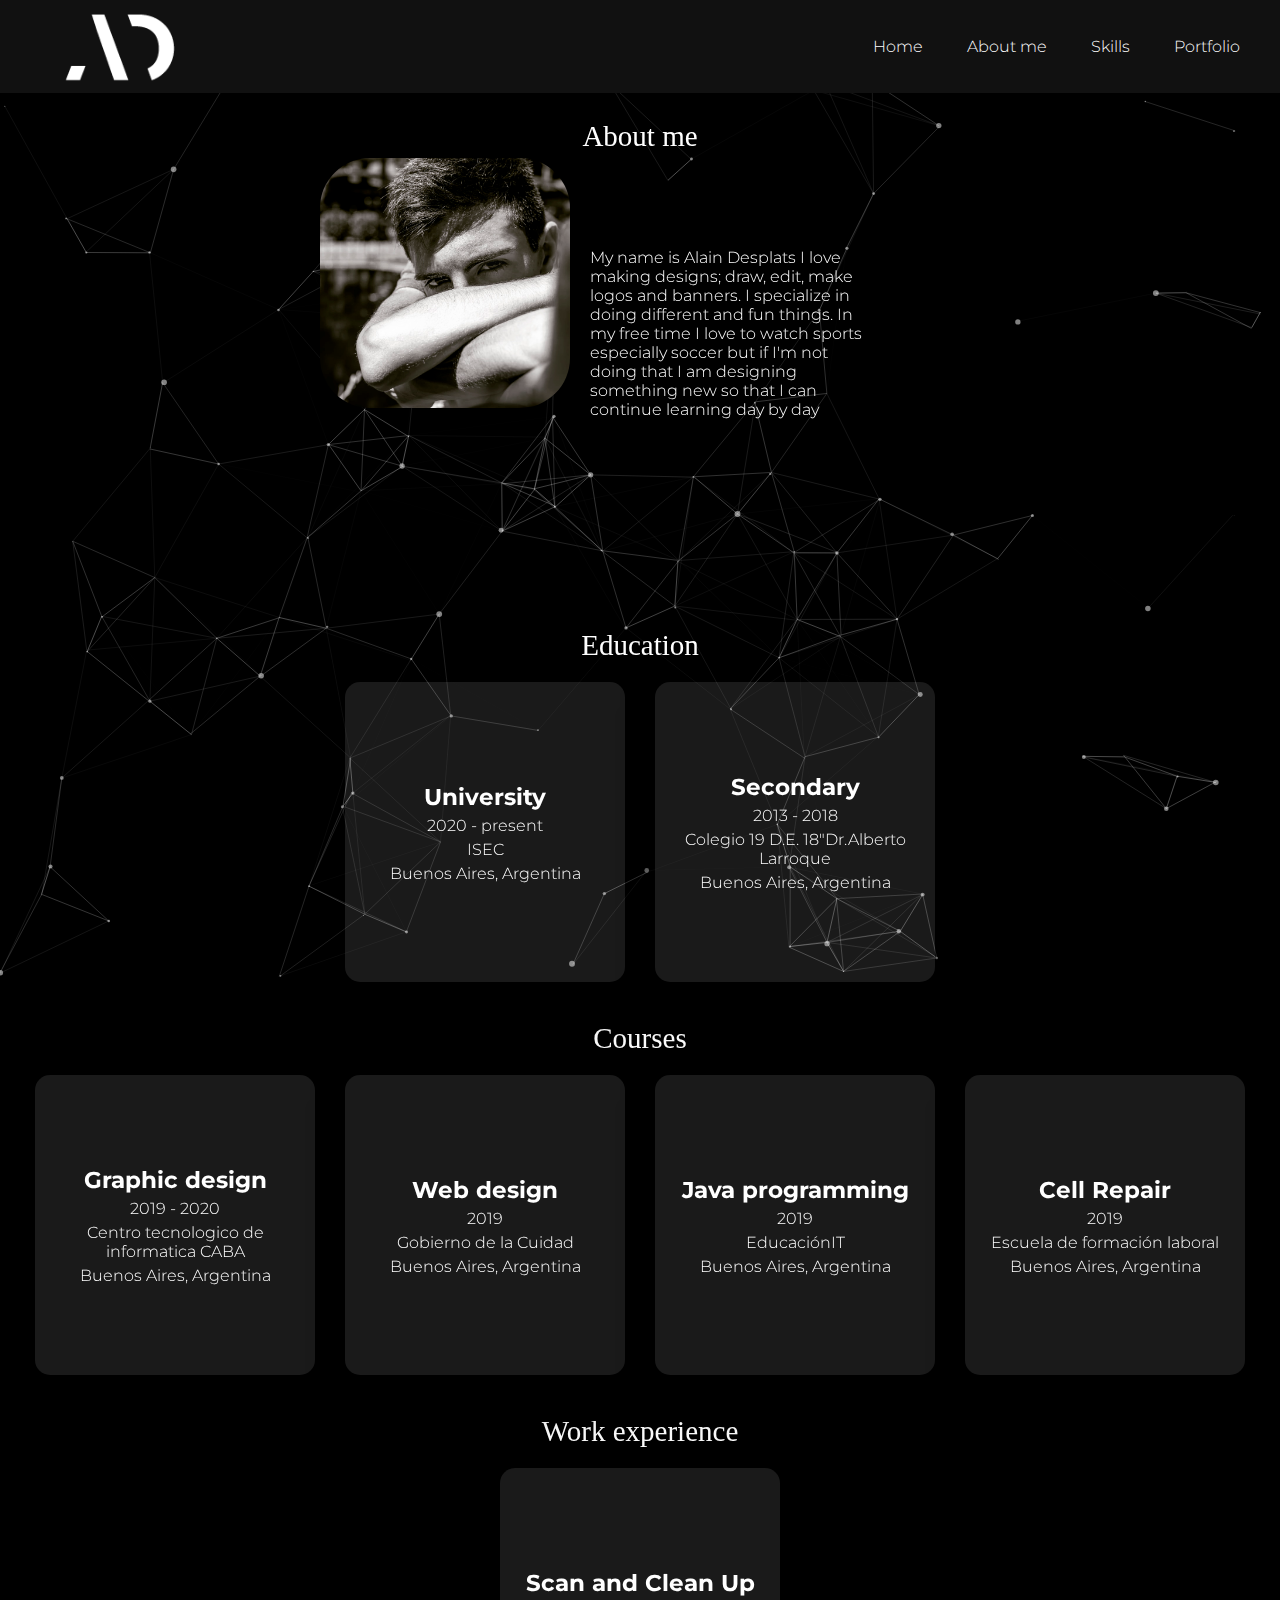
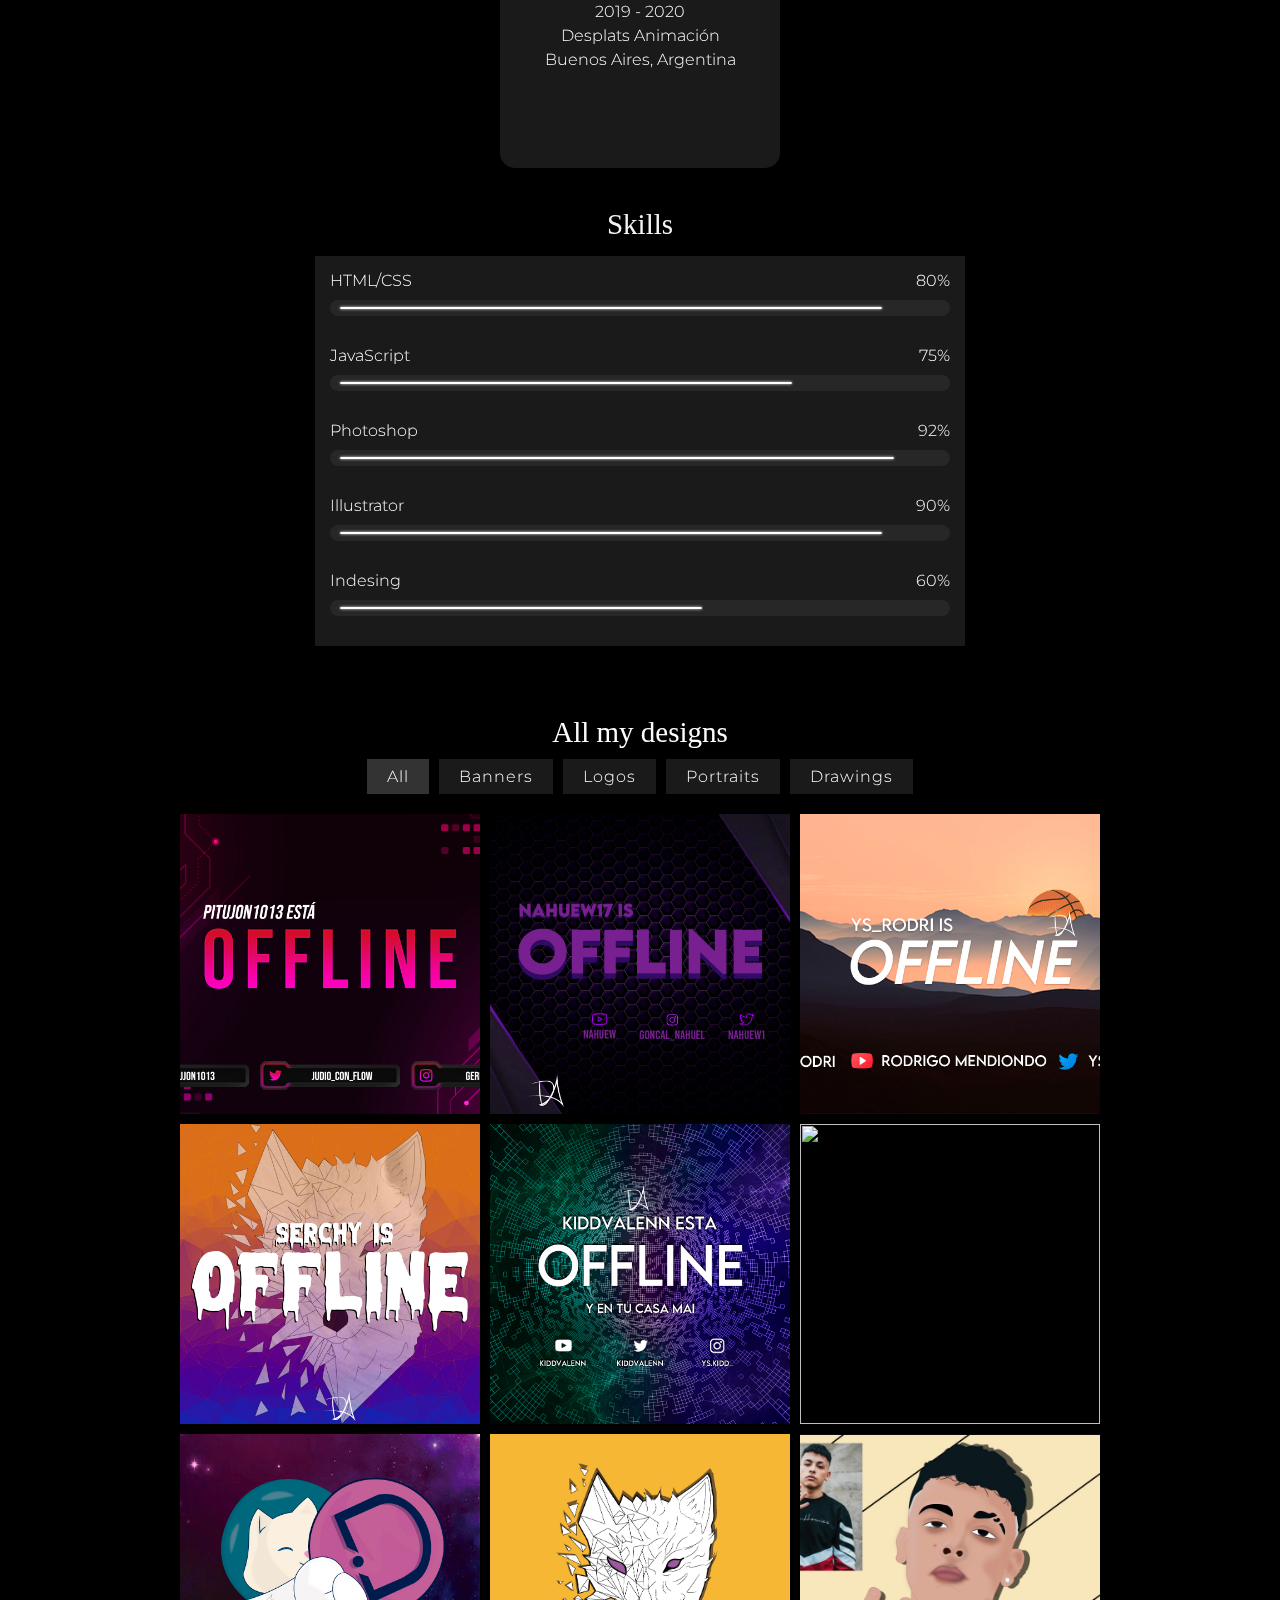
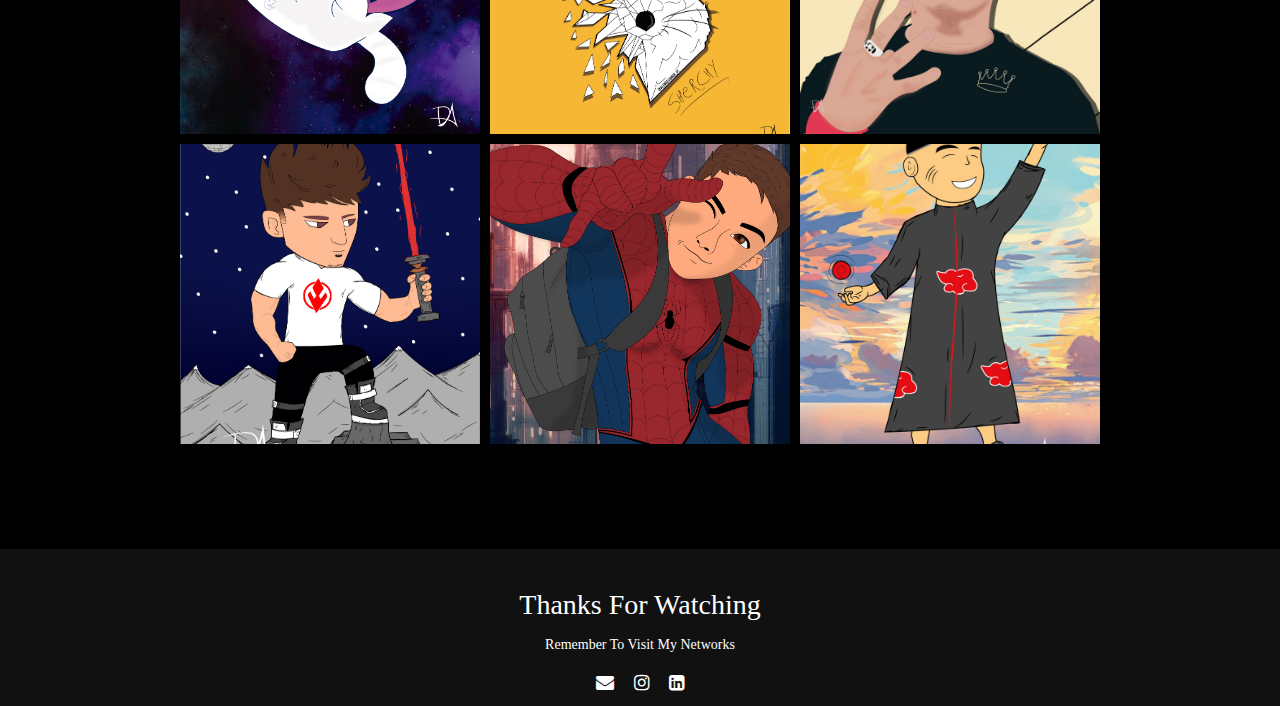
==== contenido.html @ 9f882c57 "Add files via upload" ====
<!DOCTYPE html>
<html lang="en">

<head>
    <meta charset="UTF-8">
    <title>! Welcome to my website !</title>
    <link rel="stylesheet" href="estilos.css">
    <link rel="stylesheet" href="https://stackpath.bootstrapcdn.com/font-awesome/4.7.0/css/font-awesome.min.css">

</head>

<body> 
    <div id="particles-js"></div>
    <header>
        <nav class="navbar">
            <div class="all">
                <img class="logo" src="img/logo.png" alt="logo">
                <ul class="menu">
                    <li><a href="index.html" class="menu-btn">Home</a></li>
                    <li><a href="#about" class="menu-btn">About me</a></li>
                    <li><a href="#skills" class="menu-btn">Skills</a></li>
                    <li><a href="#portfolio" class="menu-btn">Portfolio</a></li>
                </ul>
            </div>
        </nav>

    </header>
    <main>
       
       <a class="ir-arriba"  javascript:void(0) title="Volver arriba">
  <span class="fa-stack">
    <i class="fa fa-circle fa-stack-2x"></i>
    <i class="fa fa-arrow-up fa-stack-1x fa-inverse"></i>
  </span>
</a>
    
        <section class="about" id="about">
            <div class="noticia">
                <h1 class="categoria"> About me </h1>
                <img class="izquierda" src="img/e.jpg" alt="">
                <p> My name is Alain Desplats I love making designs; draw, edit, make logos and banners. I specialize in doing different and fun things.
                In my free time I love to watch sports especially soccer but if I'm not doing that I am designing something new so that I can continue learning day by day </p>
            </div>
        </section>


        <section class="education">
            <h1 class="categoria"> Education </h1>
            <div class=educacion>
                <div class="cuadrado">
                    <div class="contenido">
                        <h3>University</h3>
                        <p>2020 - present</p>
                        <p>ISEC</p>
                        <p>Buenos Aires, Argentina</p>
                    </div>
                </div>
                <div class="cuadrado">
                    <div class="contenido">
                        <h3>Secondary</h3>
                        <p>2013 - 2018</p>
                        <p>Colegio 19 D.E. 18"Dr.Alberto Larroque</p>
                        <p>Buenos Aires, Argentina</p>
                    </div>
                </div>
            </div>

            <h2 class="categoria">Courses</h2>
            <div class=educacion>
                <div class="cuadrado">
                    <div class="contenido">
                        <h3>Graphic design </h3>
                        <p>2019 - 2020 </p>
                        <p>Centro tecnologico de informatica CABA</p>
                        <p>Buenos Aires, Argentina</p>
                    </div>
                </div>
                <div class="cuadrado">
                    <div class="contenido">
                        <h3>Web design </h3>
                        <p>2019</p>
                        <p> Gobierno de la Cuidad </p>
                        <p>Buenos Aires, Argentina</p>
                    </div>
                </div>
                <div class="cuadrado">
                    <div class="contenido">
                        <h3>Java programming</h3>
                        <p>2019</p>
                        <p>EducaciónIT</p>
                        <p>Buenos Aires, Argentina</p>
                    </div>
                </div>
                <div class="cuadrado">
                    <div class="contenido">
                        <h3>Cell Repair</h3>
                        <p>2019</p>
                        <p>Escuela de formación laboral</p>
                        <p>Buenos Aires, Argentina</p>
                    </div>
                </div>
            </div>
            <h2 class="categoria">Work experience</h2>
            <div class=educacion>
                <div class="cuadrado">
                    <div class="contenido">
                        <h3>Scan and Clean Up</h3>
                        <p>2019 - 2020 </p>
                        <p>Desplats Animación</p>
                        <p>Buenos Aires, Argentina</p>
                    </div>
                </div>
            </div>
        </section>


        <section class="programs" id="skills">
            <h1 class="categoria">Skills</h1>

            <div class="barras">
                <div class="barras-contenedor">
                    <div class="skills">
                        <div class="detalles">
                            <span>HTML/CSS</span>
                            <span>80%</span>
                        </div>
                        <div class="bar">
                            <div class="html-bar">
                            </div>
                        </div>
                    </div>
                    <div class="skills">
                        <div class="detalles">
                            <span>JavaScript</span>
                            <span>75%</span>
                        </div>
                        <div class="bar">
                            <div class="java-bar">
                            </div>
                        </div>
                    </div>
                    <div class="skills">
                        <div class="detalles">
                            <span>Photoshop</span>
                            <span>92%</span>
                        </div>
                        <div class="bar">
                            <div class="photo-bar">
                            </div>
                        </div>
                    </div>
                    <div class="skills">
                        <div class="detalles">
                            <span>Illustrator</span>
                            <span>90%</span>
                        </div>
                        <div class="bar">
                            <div class="illus-bar">
                            </div>
                        </div>
                    </div>
                    <div class="skills">
                        <div class="detalles">
                            <span>Indesing</span>
                            <span>60%</span>
                        </div>
                        <div class="bar">
                            <div class="inde-bar">
                            </div>
                        </div>
                    </div>
                </div>
            </div>
        </section>

        <section class="portfolio" id="portfolio">
            <h1 class="categoria">All my designs</h1>
            <ul>
                <li class="list active" data-filter="all">All</li>
                <li class="list" data-filter="banners">Banners</li>
                <li class="list" data-filter="logos">Logos</li>
                <li class="list" data-filter="portraits">Portraits</li>
                <li class="list" data-filter="drawings">Drawings</li>
            </ul>

            <div class="product">
                <div class="itemBox banners"><img src="img/o1.jpg"> </div>
                <div class="itemBox banners"><img src="img/o2.jpg"> </div>
                <div class="itemBox banners"><img src="img/o3.jpg"> </div>
                <div class="itemBox banners"><img src="img/o4.jpg"> </div>
                <div class="itemBox banners"><img src="img/o5.jpg"> </div>
                <div class="itemBox banners"><img src="img/o6.jpg"> </div>
                <div class="itemBox logos"><img src="img/l1.jpg"> </div>
                <div class="itemBox logos"><img src="img/l3.jpg"> </div>
                <div class="itemBox portraits"><img src="img/l2.jpg"> </div>
                <div class="itemBox drawings"><img src="img/l4.jpg"> </div>
                <div class="itemBox drawings"><img src="img/l5.jpg"> </div>
                <div class="itemBox drawings"><img src="img/l6.jpg"> </div>

            </div>
        </section>

   
    </main>
    <footer>
        <div class="footer-contenido">
            <h3>Thanks for watching</h3>
            <p>remember to visit my networks</p>
            <ul class="redes">
                <li><a href="alendesplats@gmail.com"><i class="fa fa-envelope"></i></a></li>
                <li><a href="https://www.instagram.com/alendesigner_01/?hl=es-la"><i class="fa fa-instagram"></i></a></li>
                <li><a href="https://www.linkedin.com/in/alain-desplats-2b4111194/"><i class="fa fa-linkedin-square"></i></a></li>
            </ul>
        </div>
    </footer>
    
    <!-- JS Particles.js -->
    <script src="js/particles.min.js"></script>
    <script src="js/main.js"></script>
    <script src="https://code.jquery.com/jquery-3.6.0.js" integrity="sha256-H+K7U5CnXl1h5ywQfKtSj8PCmoN9aaq30gDh27Xc0jk=" crossorigin="anonymous"></script>
    
    <!-- JavaScript -->
<script type="text/javascript">
        $(document).ready(function() {
            $('.list').click(function() {
                const value = $(this).attr('data-filter');
                if (value == 'all') {
                    $('.itemBox').show('1000');
                } else {
                    $('.itemBox').not('.' + value).hide('1000');
                    $('.itemBox').filter('.' + value).show('1000');
                }
            })
            $('.list').click(function() {
                $(this).addClass('active').siblings().removeClass('active')
            })
        })
    </script>
<script type="text/javascript">
       $(document).ready(function(){ irArriba(); }); //Hacia arriba

function irArriba(){
  $('.ir-arriba').click(function(){ $('body,html').animate({ scrollTop:'0px' },1000); });
  $(window).scroll(function(){
    if($(this).scrollTop() > 0){ $('.ir-arriba').slideDown(600); }else{ $('.ir-arriba').slideUp(600); }
  });
  $('.ir-abajo').click(function(){ $('body,html').animate({ scrollTop:'1000px' },1000); });
} 
    </script>    
</body></html>
---- estilos.css ----
@import url('https://fonts.googleapis.com/css2?family=Bebas+Neue&family=Montserrat:wght@300&display=swap');

* {
    padding: 0;
    margin: 0;
}

body {
    font-family: 'Montserrat', sans-serif;
    background: black;
    color: #fff;
    font-weight: 300;
}

#particles-js {
    height: 100vh;
    width: 100%;
    position: fixed;
    z-index: -1;
}

/* ------------------------- */
/* Head */
/* ------------------------- */

.navbar{
    position: fixed;
    top: 0;
    width: 100%;
    z-index: 999;
    transition: all 0.3s ease;
}


.all2 {
    width: auto;
    padding: 10px;
    display: flex;
    justify-content: space-between;
    align-items: center;
    font-size: 16px;
    opacity: 0;
}

.all {
    width: auto;
    padding: 10px;
    background: #111;
    display: flex;
    justify-content: space-between;
    align-items: center;
    font-size: 16px;
}

.all a {
    text-decoration: none;
    color: #fff;
    font-family: 'Montserrat', sans-serif;
    position: relative;
}

.all li {
    display: inline-block;
    padding: 10px;
    text-align: center;
}

.all a::after {
    content: "";
    position: absolute;
    bottom: -6px;
    left: 0;
    height: 3px;
    width: 0;
    background: #fff;
    z-index: 10;
    transition: width 0.5s;
}

.all a:hover::after {
    width: 100%;
}

.logo {
    width: 120px;
    padding-left: 50px;

}

header nav a {
    color: #fff;
    text-decoration: none;
    margin-right: 20px;

}

/* ------------------------- */
/* Menu 2 */
/* ------------------------- */




/* ------------------------- */
/* Index */
/* ------------------------- */

.nombre {
    text-align: center;
}

.nombre h1 {

    letter-spacing: 1px;
    font-weight: 100;
    font-family: poppins;
    font-size: 65px;
}

.nombre p {
    padding-bottom: 10px;
    font-family: monospace;
    letter-spacing: 1px;
    z-index: 2;
    font-size: 20px;
    color: white;
}

.nombre a {
    font-family: monospace;
    font-size: 14px;
    color: white;
    text-decoration: none;
    text-transform: uppercase;
}

.parpadea {

    animation-name: parpadeo;
    animation-duration: 1s;
    animation-timing-function: linear;
    animation-iteration-count: infinite;

    -webkit-animation-name: parpadeo;
    -webkit-animation-duration: 1s;
    -webkit-animation-timing-function: linear;
    -webkit-animation-iteration-count: infinite;
}

@-moz-keyframes parpadeo {
    0% {
        opacity: 1.0;
    }

    50% {
        opacity: 0.0;
    }

    100% {
        opacity: 1.0;
    }
}

@-webkit-keyframes parpadeo {
    0% {
        opacity: 1.0;
    }

    50% {
        opacity: 0.0;
    }

    100% {
        opacity: 1.0;
    }
}

@keyframes parpadeo {
    0% {
        opacity: 1.0;
    }

    50% {
        opacity: 0.0;
    }

    100% {
        opacity: 1.0;
    }
}

/* Index redes */

.index {
    position: relative;
    overflow: hidden
}

.main-index {
    width: 90%;
    margin: 15% auto;
    display: flex;
    flex-direction: row;
    flex-wrap: wrap;
    justify-content: space-between;
    align-items: center;
}

.social-media {
    width: 21px;
    opacity: .6;
    margin: 8px;
    transition: all .4s ease;

}

.social-media:hover {
    opacity: 1;
    transition: all .4s ease;
}


.social-links {
    justify-content: center;
    flex-direction: column;
    display: flex;
}


.social-media2 {
    width: 32px;
    opacity: .6;
    margin: 8px;
    transition: all .4s ease;
}

.social-media2:hover {
    opacity: 1;
    transition: all .4s ease;
}

/* ------------------------- */
/* About me */
/* ------------------------- */

div.noticia {
    width: 50%;
    margin: 80px auto;
    color: #fff;
    padding: 15px;
}

img.izquierda {
    float: left;
    margin-right: 20px;
    width: 250px;
    height: 250px;
    border-radius: 50px;
}
.noticia p {
    padding: 90px;  
}



/* ------------------------- */
/* Educacion */
/* ------------------------- */

.categoria {
    padding-top: 25px;
    padding-bottom: 5px;
    font-size: 29px;
    color: white;
    text-align: center;
    font-weight: 270;
    font-family: poppins;
}

.categoria-portfolio {
    padding-top: 20px;
    padding-bottom: 20px;
    font-size: 29px;
    color: white;
    text-align: center;
    font-weight: 270;
    font-family: poppins;
}

.categoria2 {
    font-size: 16px;
    color: white;
    text-align: center;
    font-weight: 270;
    font-family: poppins;
}

.educacion {
    position: relative;
    display: flex;
    justify-content: center;
    align-content: center;
    flex-wrap: wrap;
    z-index: 1;
}

.cuadrado {
    position: relative;
    width: 280px;
    height: 300px;
    margin: 15px;
    box-shadow: 20px 20px 50px rgba(0, 0, 0, 0.5);
    border-radius: 15px;
    background: rgba(255, 255, 255, 0.1);
    overflow: hidden;
    display: flex;
    justify-content: center;
    align-items: center;

}

.cuadrado:hover {
    background-color: rgba(255, 255, 255, 0.2);
    transition: all .1s ease;
}

.contenido {
    font-size: 20px;
    padding: 20px;
    text-align: center;
}

.contenido h2 {
    font-size: 29px;
    color: white;
    z-index: 1;
    margin-bottom: 15px;
}

.contenido p {
    font-size: 16px;
    color: white;
    font-weight: 300;
    margin-top: 5px;
}


.barras {
    position: relative;
    display: flex;
    justify-content: center;
    align-content: center;
    flex-wrap: wrap;
    z-index: 1;

}

.barras-contenedor {
    padding-bottom: 40px;
    width: 650px;
    height: 350px;
    margin: 10px;
    margin-bottom: 45px;
    box-shadow: 20px 20px 50px rgba(0, 0, 0, 0.5);
    background: rgba(255, 255, 255, 0.1);

}

.skills:not(:last-chield) {
    margin-bottom: 30px;
}

.skills {
    padding: 15px;
}

.detalles {
    width: 100%;
    display: flex;
    justify-content: space-between;
    margin-bottom: 10px;
}

.bar {
    position: relative;
    background-color: rgba(255, 255, 255, 0.06);
    padding: 7px 10px;
    border-radius: 20px;
}

.bar div {
    position: relative;
    width: 10;
    border-radius: 10px;
    background-color: white;
    border: 1px solid white;
    box-shadow: 0 0 3px white;

}

.html-bar {
    width: 90%;
}

.java-bar {
    width: 75%;
}

.photo-bar {
    width: 92%;
}

.illus-bar {
    width: 90%;
}

.inde-bar {
    width: 60%;
}


/* ------------------------- */
/* Porfolio */
/* ------------------------- */

.portfolio {
    position: flex;
    justify-content: center;
    margin-right: 100px;
    margin-left: 100px;
    margin-bottom: 100px;
}

.portfolio ul {
    justify-content: center;
    display: flex;
    margin-bottom: 10px;
}

.portfolio ul li {
    list-style: none;
    color: #fff;
    background: rgba(255, 255, 255, 0.1);
    padding: 8px 20px;
    margin: 5px;
    letter-spacing: 1px;
    cursor: pointer;
}

.portfolio ul li.active {
    background: rgba(255, 255, 255, 0.2);
    color: #fff;
}

.product {
    justify-content: center;
    display: flex;
    flex-wrap: wrap;
}

.product .itemBox {
    position: relative;
    width: 300px;
    height: 300px;
    margin: 5px;
}

.product .itemBox img {
    position: absolute;
    top: 0;
    left: 0;
    width: 100%;
    height: 100%;
    object-fit: cover;
}

.portfolio ul li:hover {
    background: rgba(255, 255, 255, 0.2);
    color: #fff;
}


/* ------------------------- */
/* Up */
/* ------------------------- */

.ir-arriba{
  display:none;
  background-repeat:no-repeat;
  font-size:20px;
  color:black;
  cursor:pointer;
  position:fixed;
  bottom:10px;
  right:10px;
  z-index:2;
}

/* ------------------------- */
/* Footer */
/* ------------------------- */


footer {

    position: relative;
    background: #111;
    height: auto;
    width: 100%;
    font-family: "Open Sans";
    padding-top: 40px;
    color: #fff;
}

.footer-contenido {
    box-sizing: border-box;
    display: flex;
    align-items: center;
    justify-content: center;
    flex-direction: column;
    text-align: center;
}

.footer-contenido h3 {
    box-sizing: border-box;
    font-size: 28px;
    font-weight: 270;
    font-family: poppins;
    text-transform: capitalize;
}

.footer-contenido p {
    box-sizing: border-box;
    margin: 10px auto;
    line-height: 28px;
    font-size: 14px;
    font-weight: 270;
    font-family: poppins;
    text-transform: capitalize;
}

.redes {
    box-sizing: border-box;
    list-style: none;
    display: flex;
    align-items: center;
    justify-content: center;
    margin: 5px 0 13px 0;
}

.redes li {
    margin: 0 10px;
}

.redes a {
    text-decoration: none;
    color: #fff;
}

.redes a i {
    font-size: 18px;
    transition: color .4s ease;

}

.redes a:hover i {
    color: grey;
}

.footer-bottom {
    background: #000;
    width: 100vw;
    padding: 20px 0;
    text-align: center;
}

.footer-bottom p {
    font-size: 14px;
    word-spacing: 2px;
    text-transform: capitalize;
}

.footer-bottom span {
    text-transform: uppercase;
    opacity: .4;
    font-weight: 200;
}


@media screen and (max-width: 800px) {
    .social-links {
        display: flex;
        flex-direction: row;
        align-content: center;
        text-align: center;
    }

    .social-links2 {
        opacity: 0;
    }

    .nombre {
        flex-direction: row;
        align-content: center;
        text-align: center;
        margin: auto;
    }


    ..porfolio {
        opacity: 0;
    }
}

@media screen and (max-width:780px)and (min-width:1024px) {
    .head-barra {
        width: auto;
        padding: 10px;
        background: #111;
        display: flex;
        justify-content: space-between;
        align-items: center;
        font-size: 10px;
    }

    .head {
        display: inline-block;
        padding: 0px;
        text-align: center;
    }

    .logotipo {
        width: 60px;
        padding-left: 6px;

    }



    .main-index {
        width: 10;
        display: flex;
        flex-direction: row;
        flex-wrap: wrap;
        justify-content: space-between;
        align-items: center;
    }

    .social-media {
        padding-left: 1px;
        width: 12px;
        opacity: .6;
        margin: 4px;
        transition: all .4s ease;

    }


    .social-links {
        justify-content: center;
        flex-direction: column;
        display: flex;
    }


    .social-media2 {
        padding-right: 1px;
        width: 20px;
        opacity: .6;
        margin: 2px;
        transition: all .4s ease;
    }

    .nombre h1 {
        letter-spacing: 1px;
        text-align: center;
        z-index: 2;
        font-weight: 100;
        font-family: poppins;
        font-size: 30px;
    }

    .nombre p {
        font-family: monospace;
        letter-spacing: 1px;
        text-align: center;
        z-index: 2;
        font-size: 12px;
        color: white;
    }

}

@media screen and (max-width:480px)and (min-width:780px) {
    .head-barra {
        width: auto;
        padding: 10px;
        background: #111;
        display: flex;
        justify-content: space-between;
        align-items: center;
        font-size: 10px;
    }

    .head {
        display: inline-block;
        padding: 0px;
        text-align: center;
    }

    .logotipo {
        width: 60px;
        padding-left: 6px;

    }



    .main-index {
        width: 10;
        display: flex;
        flex-direction: row;
        flex-wrap: wrap;
        justify-content: space-between;
        align-items: center;
    }

    .social-media {
        padding-left: 1px;
        width: 12px;
        opacity: .6;
        margin: 4px;
        transition: all .4s ease;

    }


    .social-links {
        justify-content: center;
        flex-direction: column;
        display: flex;
    }


    .social-media2 {
        padding-right: 1px;
        width: 20px;
        opacity: .6;
        margin: 2px;
        transition: all .4s ease;
    }

    .nombre h1 {
        letter-spacing: 1px;
        text-align: center;
        z-index: 2;
        font-weight: 100;
        font-family: poppins;
        font-size: 30px;
    }

    .nombre p {
        font-family: monospace;
        letter-spacing: 1px;
        text-align: center;
        z-index: 2;
        font-size: 12px;
        color: white;
    }

}

@media screen and (max-width:480px) {
    .head-barra {
        width: auto;
        padding: 10px;
        background: #111;
        display: flex;
        justify-content: space-between;
        align-items: center;
        font-size: 10px;
    }

    .head {
        display: inline-block;
        padding: 0px;
        text-align: center;
    }

    .logotipo {
        width: 60px;
        padding-left: 6px;

    }



    .main-index {
        width: 10;
        display: flex;
        flex-direction: row;
        flex-wrap: wrap;
        justify-content: space-between;
        align-items: center;
    }

    .social-media {
        padding-left: 1px;
        width: 12px;
        opacity: .6;
        margin: 4px;
        transition: all .4s ease;

    }


    .social-links {
        justify-content: center;
        flex-direction: column;
        display: flex;
    }


    .social-media2 {
        padding-right: 1px;
        width: 20px;
        opacity: .6;
        margin: 2px;
        transition: all .4s ease;
    }

    .nombre h1 {
        letter-spacing: 1px;
        text-align: center;
        z-index: 2;
        font-weight: 100;
        font-family: poppins;
        font-size: 30px;
    }

    .nombre p {
        font-family: monospace;
        letter-spacing: 1px;
        text-align: center;
        z-index: 2;
        font-size: 12px;
        color: white;
    }

}

@media screen and (max-width:200px) {

    .head-barra {
        width: auto;
        padding: 10px;
        background: #111;
        display: flex;
        justify-content: space-between;
        align-items: center;
        font-size: 10px;
    }

    .head {
        display: inline-block;
        padding: 0px;
        text-align: center;
    }

    .logotipo {
        width: 60px;
        padding-left: 6px;

    }



    .main-index {
        width: 10;
        display: flex;
        flex-direction: row;
        flex-wrap: wrap;
        justify-content: space-between;
        align-items: center;
    }

    .social-media {
        padding-left: 1px;
        width: 12px;
        opacity: .6;
        margin: 4px;
        transition: all .4s ease;

    }


    .social-links {
        justify-content: center;
        flex-direction: column;
        display: flex;
    }


    .social-media2 {
        padding-right: 1px;
        width: 20px;
        opacity: .6;
        margin: 2px;
        transition: all .4s ease;
    }

    .nombre h1 {
        letter-spacing: 1px;
        text-align: center;
        z-index: 2;
        font-weight: 100;
        font-family: poppins;
        font-size: 30px;
    }

    .nombre p {
        font-family: monospace;
        letter-spacing: 1px;
        text-align: center;
        z-index: 2;
        font-size: 12px;
        color: white;
    }






















}













@media (max-width: 947px) {
    .menu-btn {
        display: block;
        z-index: 999;
    }

    .menu-btn i.active:before {
        content: "\f00d";
    }

    .navbar .menu {
        position: fixed;
        height: 100vh;
        width: 100%;
        left: -100%;
        top: 0;
        background: #111;
        text-align: center;
        padding-top: 80px;
        transition: all 0.3s ease;
    }

    .navbar .menu.active {
        left: 0;
    }

    .navbar .menu li {
        display: block;
    }

    .navbar .menu li a {
        display: inline-block;
        margin: 20px 0;
        font-size: 25px;
    }
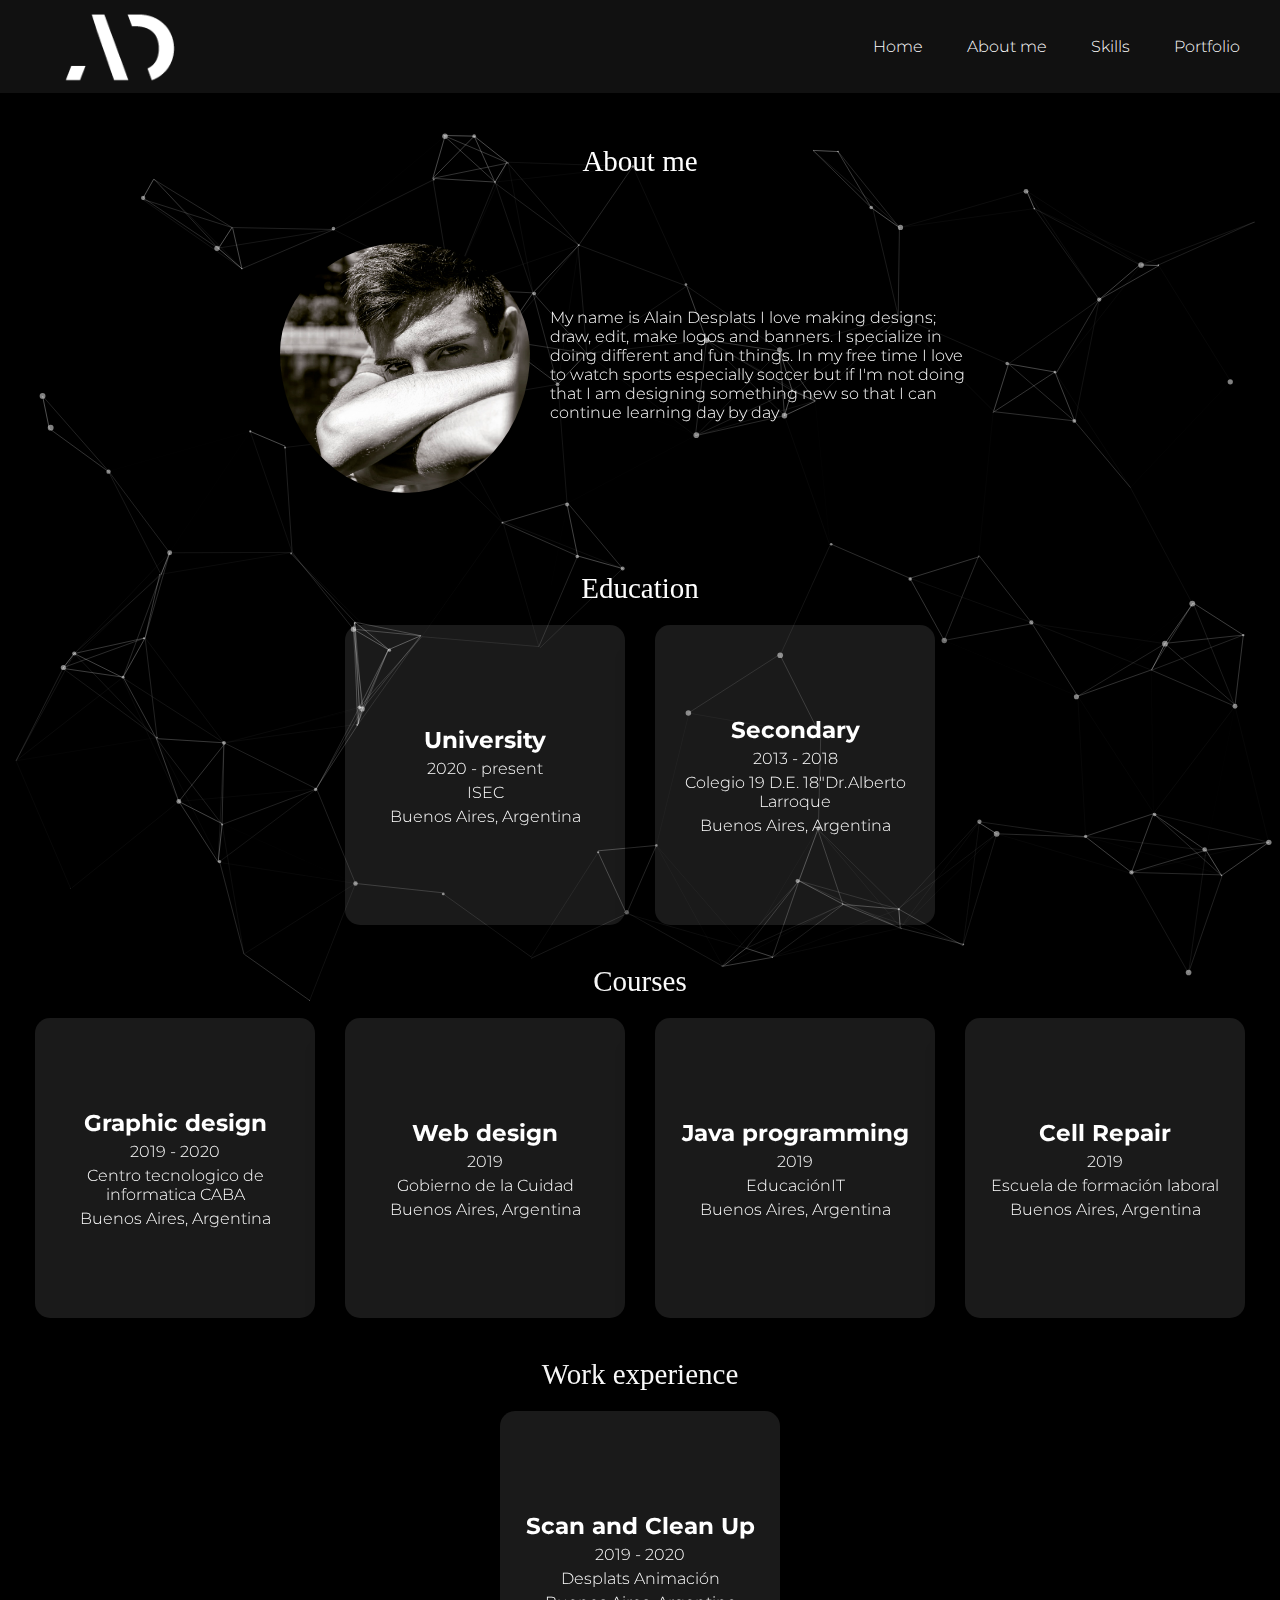
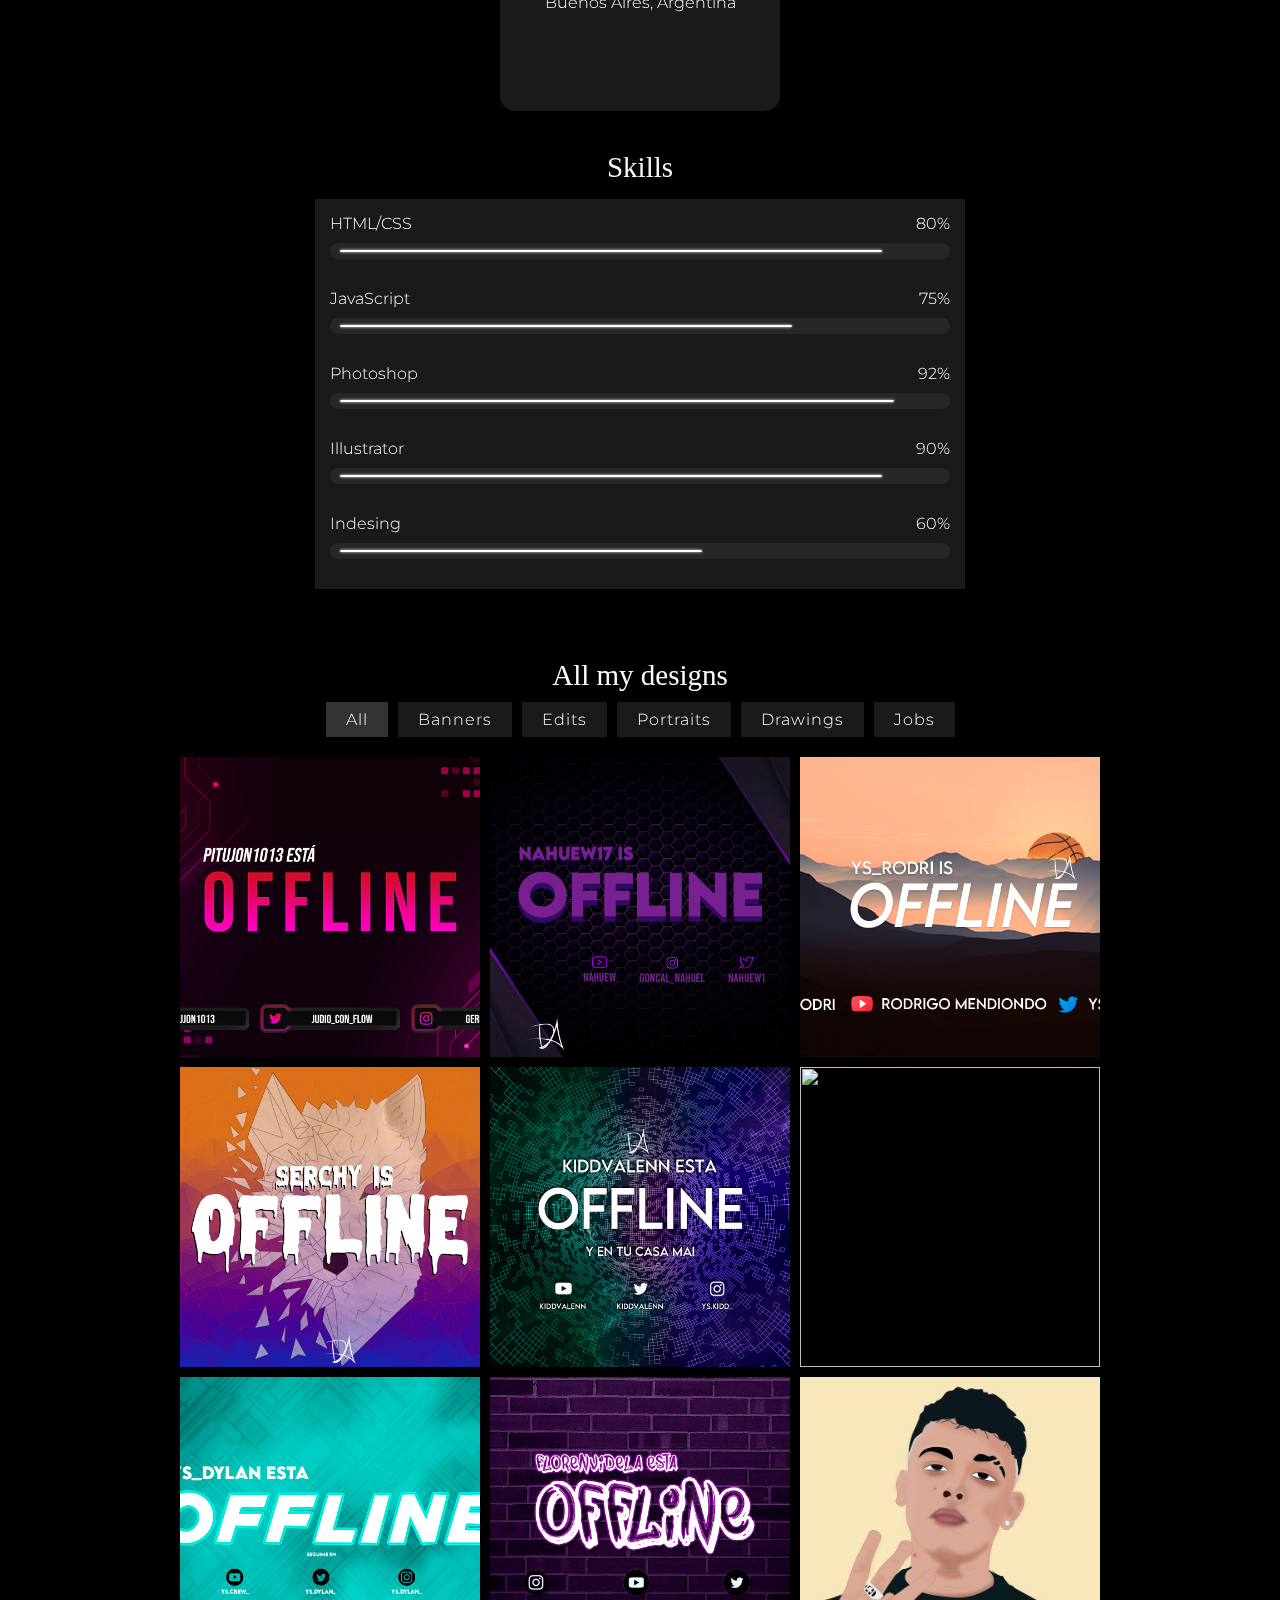
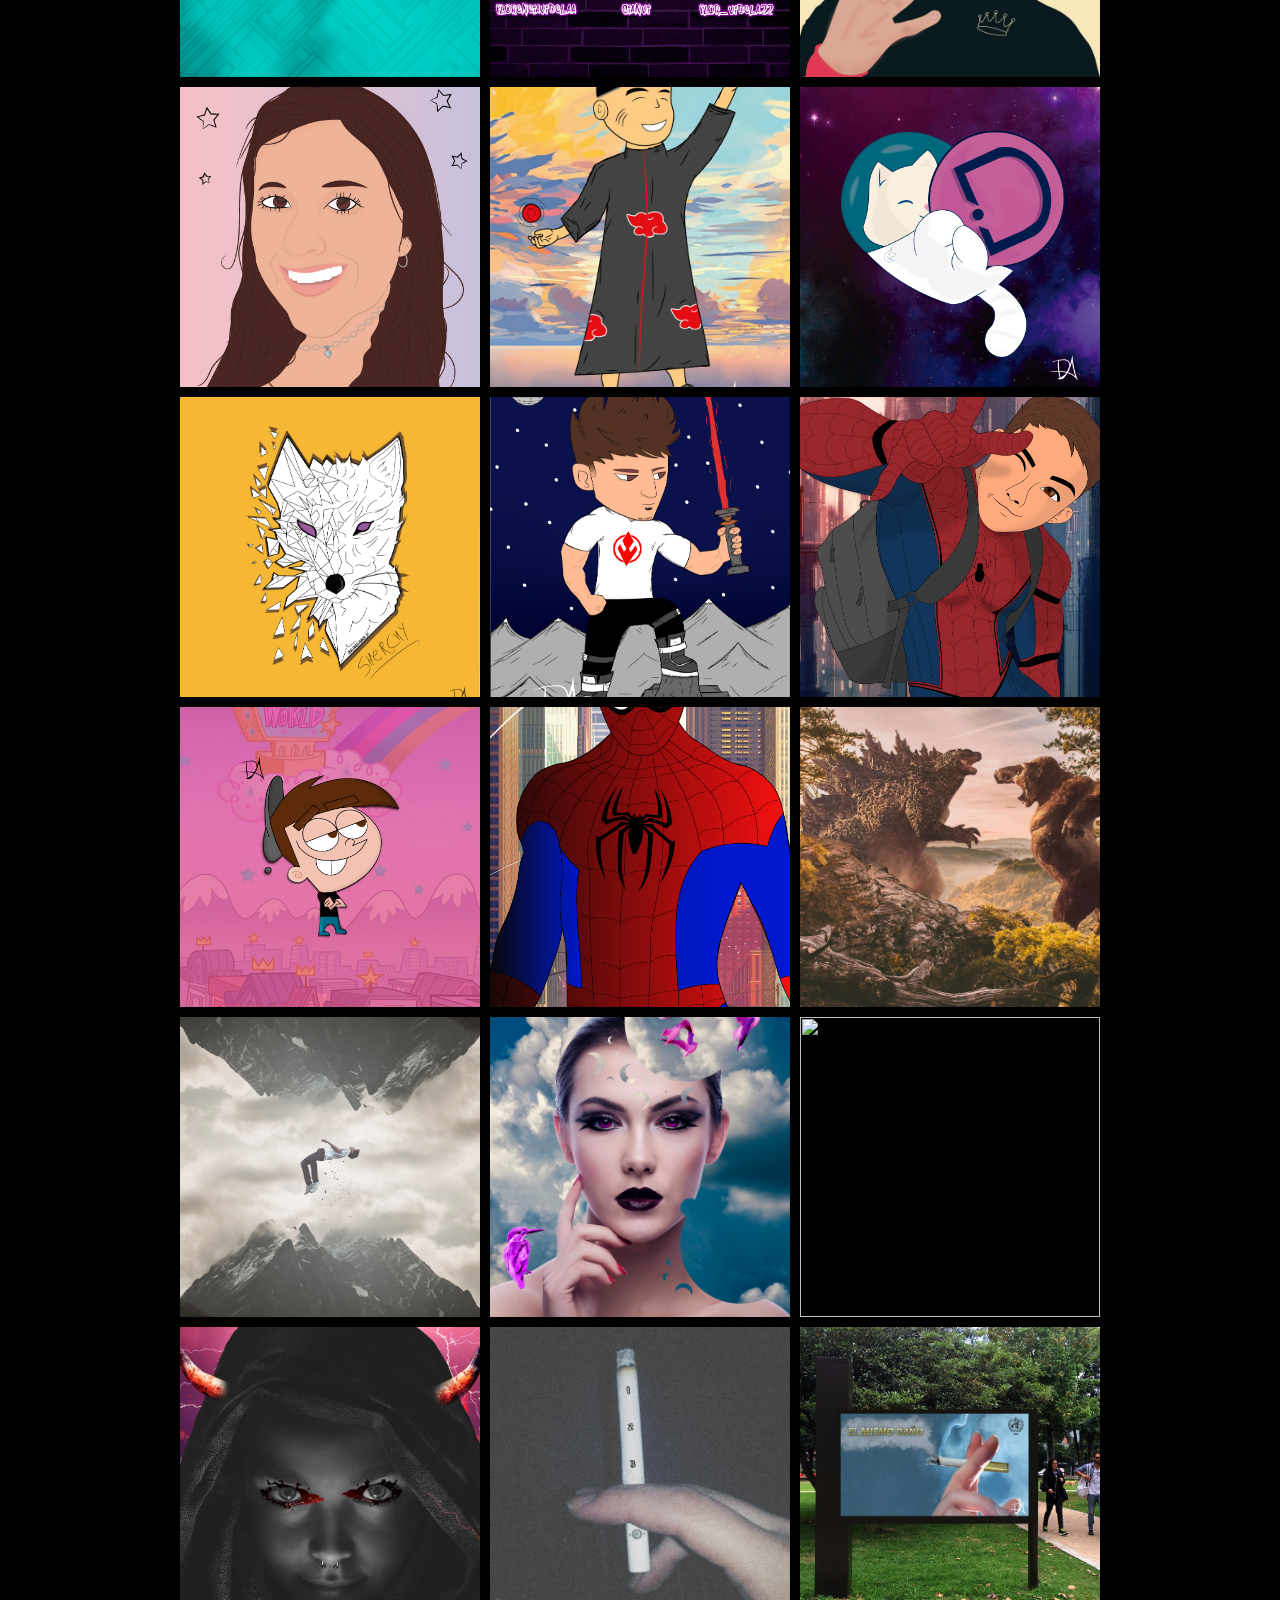
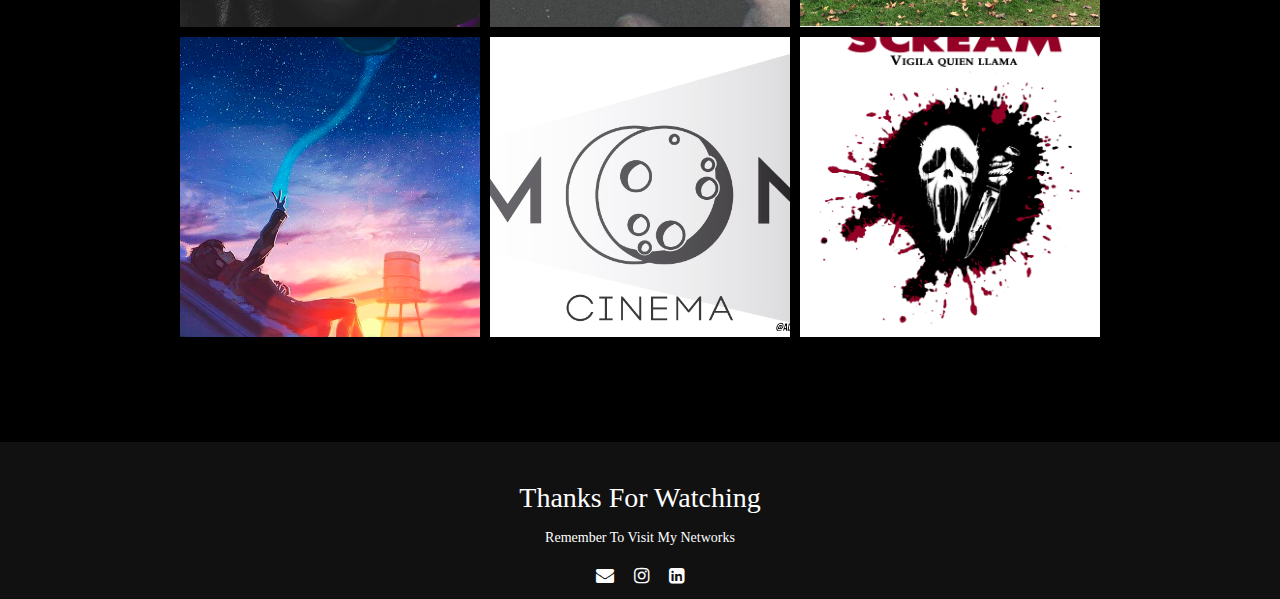
==== commit 03d76c74: "Add files via upload" ====
--- a/contenido.html
+++ b/contenido.html
@@ -34,11 +34,12 @@
   </span>
 </a>
     
-        <section class="about" id="about">
-            <div class="noticia">
+        <section class="about" id="about"> 
                 <h1 class="categoria"> About me </h1>
+                <div class="group">
                 <img class="izquierda" src="img/e.jpg" alt="">
-                <p> My name is Alain Desplats I love making designs; draw, edit, make logos and banners. I specialize in doing different and fun things.
+                <p> My name is Alain Desplats I love making designs; draw, edit, make logos and banners.
+                I specialize in doing different and fun things.
                 In my free time I love to watch sports especially soccer but if I'm not doing that I am designing something new so that I can continue learning day by day </p>
             </div>
         </section>
@@ -178,9 +179,10 @@
             <ul>
                 <li class="list active" data-filter="all">All</li>
                 <li class="list" data-filter="banners">Banners</li>
-                <li class="list" data-filter="logos">Logos</li>
+                <li class="list" data-filter="edits">Edits</li>
                 <li class="list" data-filter="portraits">Portraits</li>
                 <li class="list" data-filter="drawings">Drawings</li>
+                <li class="list" data-filter="jobs">Jobs</li>
             </ul>
 
             <div class="product">
@@ -190,12 +192,28 @@
                 <div class="itemBox banners"><img src="img/o4.jpg"> </div>
                 <div class="itemBox banners"><img src="img/o5.jpg"> </div>
                 <div class="itemBox banners"><img src="img/o6.jpg"> </div>
-                <div class="itemBox logos"><img src="img/l1.jpg"> </div>
-                <div class="itemBox logos"><img src="img/l3.jpg"> </div>
+                <div class="itemBox banners"><img src="img/o7.jpg"> </div>
+                <div class="itemBox banners"><img src="img/o8.jpg"> </div>
                 <div class="itemBox portraits"><img src="img/l2.jpg"> </div>
+                <div class="itemBox portraits"><img src="img/l7.jpg"> </div>
+                <div class="itemBox portraits"><img src="img/l6.jpg"> </div>
+                <div class="itemBox drawings"><img src="img/l1.jpg"> </div>
+                <div class="itemBox drawings"><img src="img/l3.jpg"> </div>
                 <div class="itemBox drawings"><img src="img/l4.jpg"> </div>
                 <div class="itemBox drawings"><img src="img/l5.jpg"> </div>
-                <div class="itemBox drawings"><img src="img/l6.jpg"> </div>
+                <div class="itemBox drawings"><img src="img/l8.jpg"> </div>
+                <div class="itemBox drawings"><img src="img/l9.jpg"> </div>
+                <div class="itemBox edits"><img src="img/e1.jpg"> </div>
+                <div class="itemBox edits"><img src="img/e2.jpg"> </div>
+                <div class="itemBox edits"><img src="img/e3.jpg"> </div>
+                <div class="itemBox edits"><img src="img/e4.jpg"> </div>
+                <div class="itemBox edits"><img src="img/e5.jpg"> </div>
+                <div class="itemBox jobs"><img src="img/a1.jpg"> </div>
+                <div class="itemBox jobs"><img src="img/a2.jpg"> </div>
+                <div class="itemBox jobs"><img src="img/a3.jpg"> </div>
+                <div class="itemBox jobs"><img src="img/a4.jpg"> </div>
+                <div class="itemBox jobs"><img src="img/a5.jpg"> </div>
+                
 
             </div>
         </section>
--- a/estilos.css
+++ b/estilos.css
@@ -23,7 +23,7 @@
 /* Head */
 /* ------------------------- */
 
-.navbar{
+.navbar {
     position: fixed;
     top: 0;
     width: 100%;
@@ -197,6 +197,7 @@
 }
 
 .main-index {
+    padding-top: 40px;
     width: 90%;
     margin: 15% auto;
     display: flex;
@@ -243,25 +244,32 @@
 /* About me */
 /* ------------------------- */
 
-div.noticia {
-    width: 50%;
-    margin: 80px auto;
-    color: #fff;
-    padding: 15px;
+.about {
+    color: #fff;
+    margin-top: 120px;
+}
+
+.group {
+    align-items: center;
+    margin: 10px;
+    vertical-align: middle;
+}
+
+.group p {
+    padding: 115px;
+    margin-right: 190px;
+    margin-left: 190px;
 }
 
 img.izquierda {
+    margin-left: 250px;
     float: left;
-    margin-right: 20px;
+    padding: 20px;
+    padding-top: 50px;
     width: 250px;
     height: 250px;
-    border-radius: 50px;
-}
-.noticia p {
-    padding: 90px;  
-}
-
-
+    border-radius: 50%;
+}
 
 /* ------------------------- */
 /* Educacion */
@@ -484,16 +492,16 @@
 /* Up */
 /* ------------------------- */
 
-.ir-arriba{
-  display:none;
-  background-repeat:no-repeat;
-  font-size:20px;
-  color:black;
-  cursor:pointer;
-  position:fixed;
-  bottom:10px;
-  right:10px;
-  z-index:2;
+.ir-arriba {
+    display: none;
+    background-repeat: no-repeat;
+    font-size: 20px;
+    color: black;
+    cursor: pointer;
+    position: fixed;
+    bottom: 10px;
+    right: 10px;
+    z-index: 2;
 }
 
 /* ------------------------- */
@@ -587,413 +595,113 @@
 }
 
 
-@media screen and (max-width: 800px) {
-    .social-links {
-        display: flex;
-        flex-direction: row;
-        align-content: center;
-        text-align: center;
-    }
-
-    .social-links2 {
-        opacity: 0;
-    }
-
-    .nombre {
-        flex-direction: row;
-        align-content: center;
-        text-align: center;
-        margin: auto;
-    }
-
-
-    ..porfolio {
-        opacity: 0;
-    }
-}
-
-@media screen and (max-width:780px)and (min-width:1024px) {
-    .head-barra {
-        width: auto;
-        padding: 10px;
-        background: #111;
-        display: flex;
-        justify-content: space-between;
-        align-items: center;
-        font-size: 10px;
-    }
-
-    .head {
-        display: inline-block;
-        padding: 0px;
-        text-align: center;
-    }
-
-    .logotipo {
-        width: 60px;
-        padding-left: 6px;
-
-    }
-
-
-
-    .main-index {
-        width: 10;
-        display: flex;
-        flex-direction: row;
-        flex-wrap: wrap;
-        justify-content: space-between;
-        align-items: center;
-    }
-
-    .social-media {
-        padding-left: 1px;
-        width: 12px;
-        opacity: .6;
-        margin: 4px;
-        transition: all .4s ease;
-
-    }
-
-
-    .social-links {
-        justify-content: center;
-        flex-direction: column;
-        display: flex;
-    }
-
-
-    .social-media2 {
-        padding-right: 1px;
-        width: 20px;
-        opacity: .6;
-        margin: 2px;
-        transition: all .4s ease;
-    }
-
-    .nombre h1 {
-        letter-spacing: 1px;
-        text-align: center;
-        z-index: 2;
-        font-weight: 100;
-        font-family: poppins;
-        font-size: 30px;
-    }
-
-    .nombre p {
-        font-family: monospace;
-        letter-spacing: 1px;
-        text-align: center;
-        z-index: 2;
+
+/* @media only screen and (max-width:1920px) {
+
+    .about {
+        color: red;
+        margin-top: 120px;
+    }
+
+    .group {
+        margin: 10px;
+        vertical-align: middle;
+    }
+
+    .group p {
+        padding-top: 70px;
+        padding-left: 20px;
+        margin-right: 500px;
+        margin-left: 500px;
+    }
+
+    img.izquierda {
+        margin-left: 500px;
+        float: left;
+        padding: 20px;
+        width: 250px;
+        height: 250px;
+        border-radius: 50px;
+    }
+
+}
+
+@media only screen and (max-width:1240px) {
+
+    .about {
+        color: white;
+        margin-top: 120px;
+    }
+
+    .group {
+        margin: 10px;
+        vertical-align: middle;
+    }
+
+    .group p {
+        padding-top: 80px;
+        padding-bottom: 90px;
+        margin-right: 190px;
+        margin-left: 190px;
+    }
+
+    img.izquierda {
+        margin-left: 250px;
+        float: left;
+        padding: 20px;
+        width: 250px;
+        height: 250px;
+        border-radius: 50px;
+    }
+
+}
+
+
+
+/* @media only screen and (max-width:1240px) and (min-width:720px) {
+
+    div.noticia {
+        width: 80%;
+        margin: 100px auto;
+        color: #fff;
+        padding: 15px;
+    }
+
+    img.izquierda {
+        float: left;
+        margin-right: 20px;
+        width: 250px;
+        height: 250px;
+        border-radius: 50px;
+    }
+
+    .noticia p {
+        padding: 70px;
+    }
+
+
+}
+
+ @media only screen and (max-width:200px) and (min-width:800px){
+
+    div.noticia {
+        width: 80%;
+        margin: 100px auto;
+        color: #fff;
+        padding: 15px;
+    }
+
+    img.izquierda {
+        float: left;
+        margin-right: 20px;
+        width: 250px;
+        height: 250px;
+        border-radius: 50px;
+    }
+
+    .noticia p {
         font-size: 12px;
-        color: white;
-    }
-
-}
-
-@media screen and (max-width:480px)and (min-width:780px) {
-    .head-barra {
-        width: auto;
-        padding: 10px;
-        background: #111;
-        display: flex;
-        justify-content: space-between;
-        align-items: center;
-        font-size: 10px;
-    }
-
-    .head {
-        display: inline-block;
-        padding: 0px;
-        text-align: center;
-    }
-
-    .logotipo {
-        width: 60px;
-        padding-left: 6px;
-
-    }
-
-
-
-    .main-index {
-        width: 10;
-        display: flex;
-        flex-direction: row;
-        flex-wrap: wrap;
-        justify-content: space-between;
-        align-items: center;
-    }
-
-    .social-media {
-        padding-left: 1px;
-        width: 12px;
-        opacity: .6;
-        margin: 4px;
-        transition: all .4s ease;
-
-    }
-
-
-    .social-links {
-        justify-content: center;
-        flex-direction: column;
-        display: flex;
-    }
-
-
-    .social-media2 {
-        padding-right: 1px;
-        width: 20px;
-        opacity: .6;
-        margin: 2px;
-        transition: all .4s ease;
-    }
-
-    .nombre h1 {
-        letter-spacing: 1px;
-        text-align: center;
-        z-index: 2;
-        font-weight: 100;
-        font-family: poppins;
-        font-size: 30px;
-    }
-
-    .nombre p {
-        font-family: monospace;
-        letter-spacing: 1px;
-        text-align: center;
-        z-index: 2;
-        font-size: 12px;
-        color: white;
-    }
-
-}
-
-@media screen and (max-width:480px) {
-    .head-barra {
-        width: auto;
-        padding: 10px;
-        background: #111;
-        display: flex;
-        justify-content: space-between;
-        align-items: center;
-        font-size: 10px;
-    }
-
-    .head {
-        display: inline-block;
-        padding: 0px;
-        text-align: center;
-    }
-
-    .logotipo {
-        width: 60px;
-        padding-left: 6px;
-
-    }
-
-
-
-    .main-index {
-        width: 10;
-        display: flex;
-        flex-direction: row;
-        flex-wrap: wrap;
-        justify-content: space-between;
-        align-items: center;
-    }
-
-    .social-media {
-        padding-left: 1px;
-        width: 12px;
-        opacity: .6;
-        margin: 4px;
-        transition: all .4s ease;
-
-    }
-
-
-    .social-links {
-        justify-content: center;
-        flex-direction: column;
-        display: flex;
-    }
-
-
-    .social-media2 {
-        padding-right: 1px;
-        width: 20px;
-        opacity: .6;
-        margin: 2px;
-        transition: all .4s ease;
-    }
-
-    .nombre h1 {
-        letter-spacing: 1px;
-        text-align: center;
-        z-index: 2;
-        font-weight: 100;
-        font-family: poppins;
-        font-size: 30px;
-    }
-
-    .nombre p {
-        font-family: monospace;
-        letter-spacing: 1px;
-        text-align: center;
-        z-index: 2;
-        font-size: 12px;
-        color: white;
-    }
-
-}
-
-@media screen and (max-width:200px) {
-
-    .head-barra {
-        width: auto;
-        padding: 10px;
-        background: #111;
-        display: flex;
-        justify-content: space-between;
-        align-items: center;
-        font-size: 10px;
-    }
-
-    .head {
-        display: inline-block;
-        padding: 0px;
-        text-align: center;
-    }
-
-    .logotipo {
-        width: 60px;
-        padding-left: 6px;
-
-    }
-
-
-
-    .main-index {
-        width: 10;
-        display: flex;
-        flex-direction: row;
-        flex-wrap: wrap;
-        justify-content: space-between;
-        align-items: center;
-    }
-
-    .social-media {
-        padding-left: 1px;
-        width: 12px;
-        opacity: .6;
-        margin: 4px;
-        transition: all .4s ease;
-
-    }
-
-
-    .social-links {
-        justify-content: center;
-        flex-direction: column;
-        display: flex;
-    }
-
-
-    .social-media2 {
-        padding-right: 1px;
-        width: 20px;
-        opacity: .6;
-        margin: 2px;
-        transition: all .4s ease;
-    }
-
-    .nombre h1 {
-        letter-spacing: 1px;
-        text-align: center;
-        z-index: 2;
-        font-weight: 100;
-        font-family: poppins;
-        font-size: 30px;
-    }
-
-    .nombre p {
-        font-family: monospace;
-        letter-spacing: 1px;
-        text-align: center;
-        z-index: 2;
-        font-size: 12px;
-        color: white;
-    }
-
-
-
-
-
-
-
-
-
-
-
-
-
-
-
-
-
-
-
-
-
-
-}
-
-
-
-
-
-
-
-
-
-
-
-
-
-@media (max-width: 947px) {
-    .menu-btn {
-        display: block;
-        z-index: 999;
-    }
-
-    .menu-btn i.active:before {
-        content: "\f00d";
-    }
-
-    .navbar .menu {
-        position: fixed;
-        height: 100vh;
-        width: 100%;
-        left: -100%;
-        top: 0;
-        background: #111;
-        text-align: center;
-        padding-top: 80px;
-        transition: all 0.3s ease;
-    }
-
-    .navbar .menu.active {
-        left: 0;
-    }
-
-    .navbar .menu li {
-        display: block;
-    }
-
-    .navbar .menu li a {
-        display: inline-block;
-        margin: 20px 0;
-        font-size: 25px;
-    }
+        padding: 90px;
+    }
+
+}
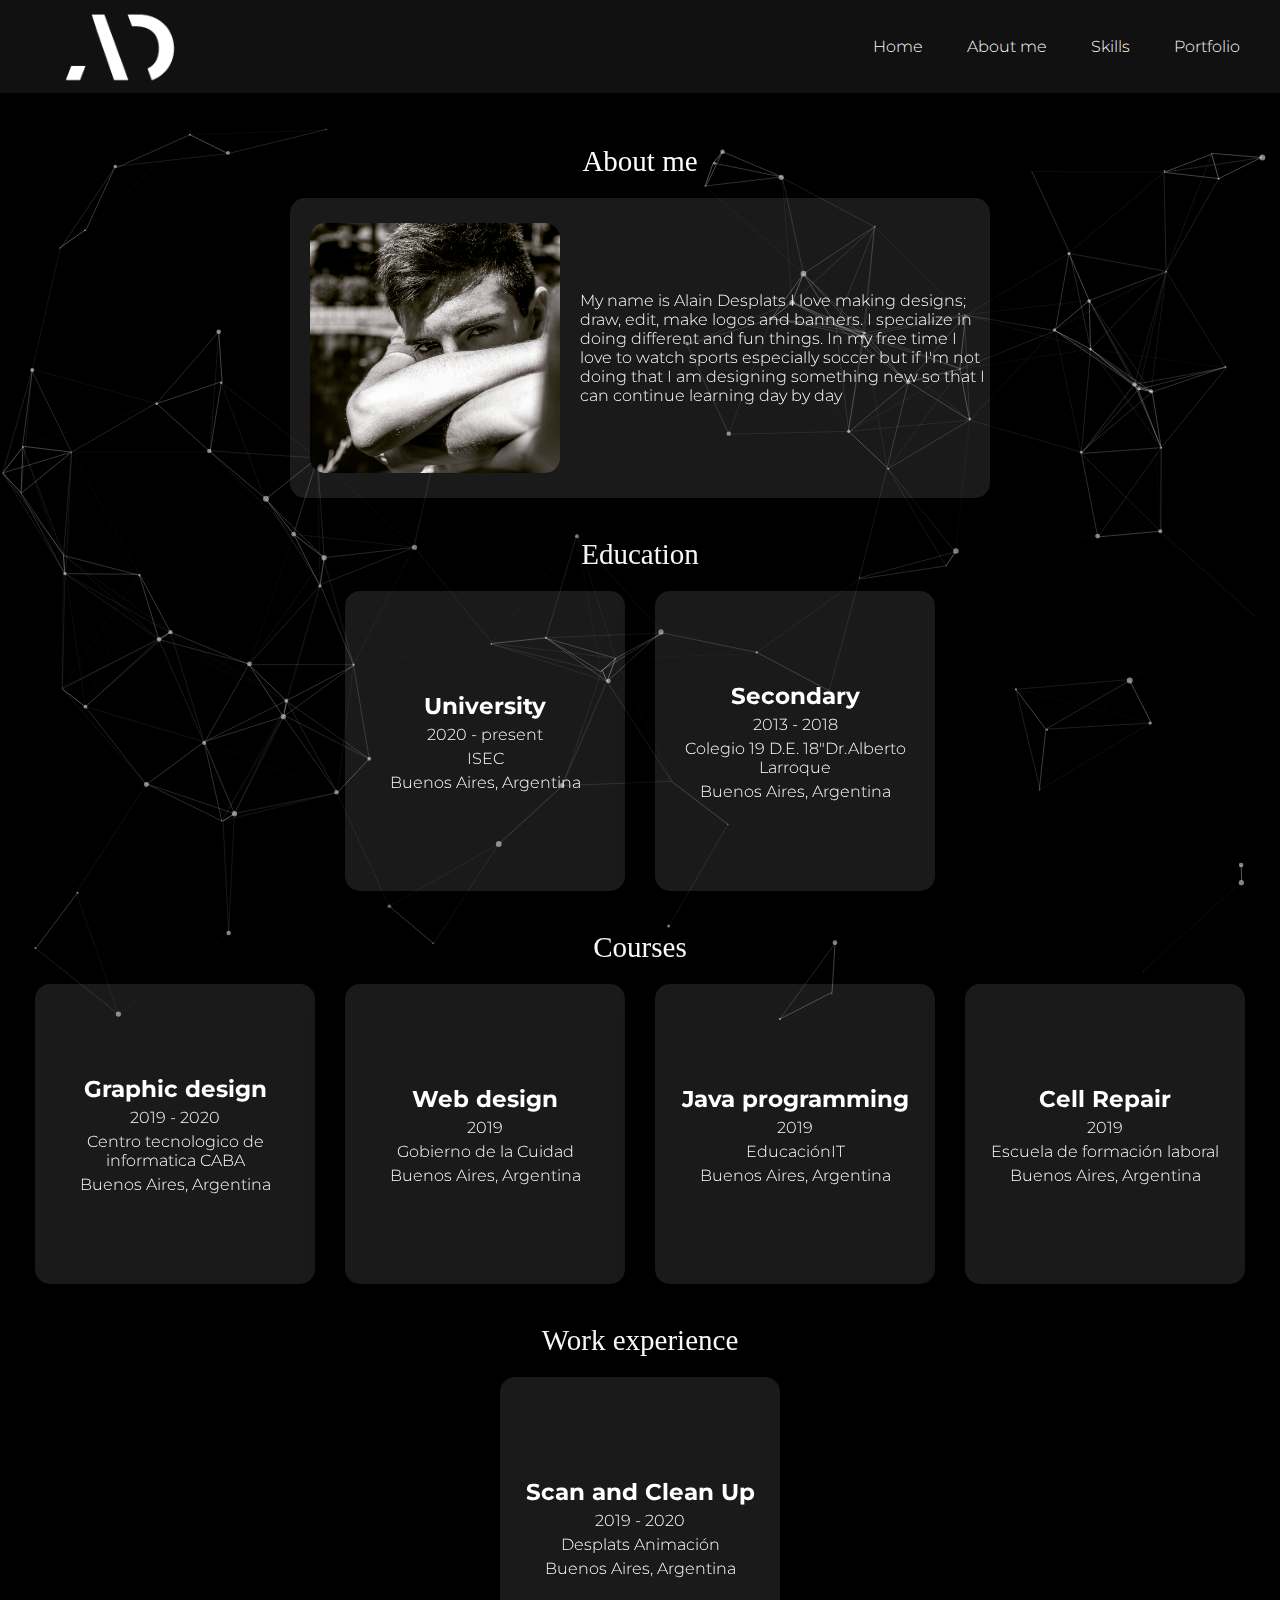
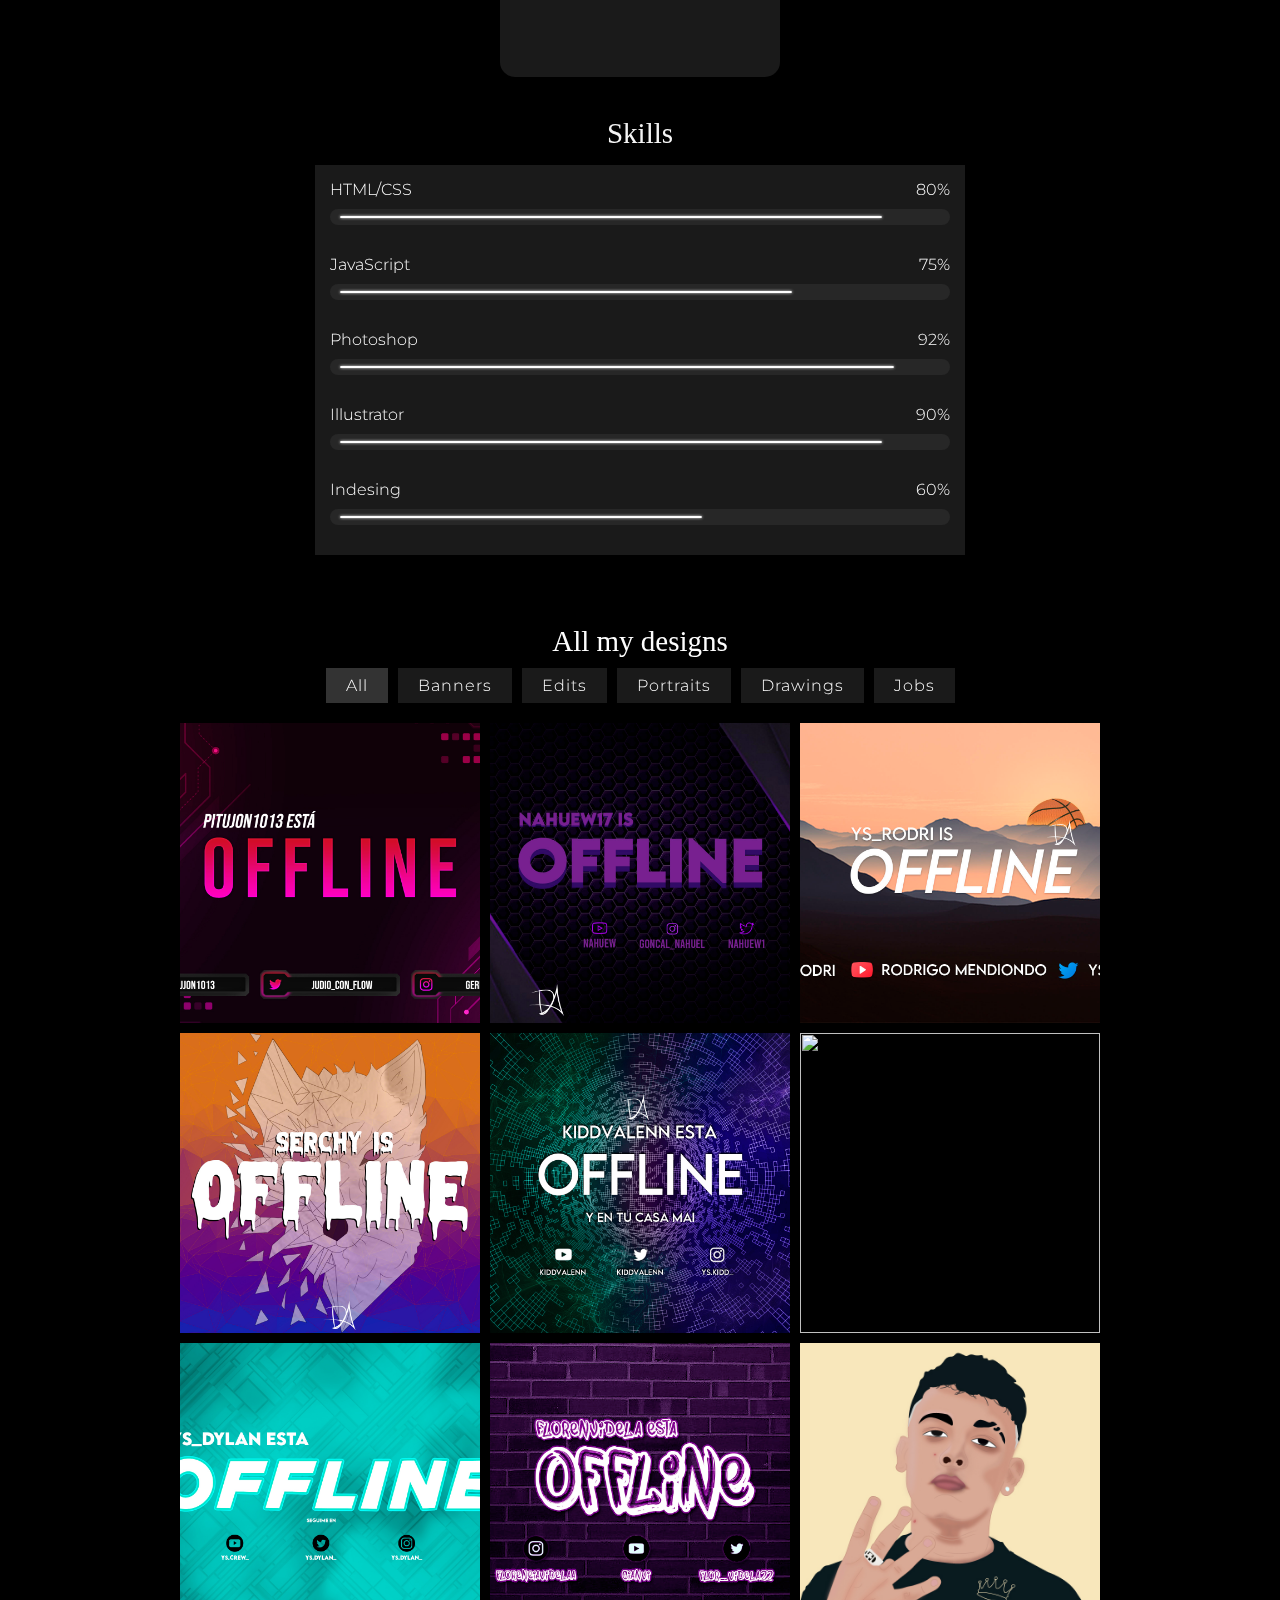
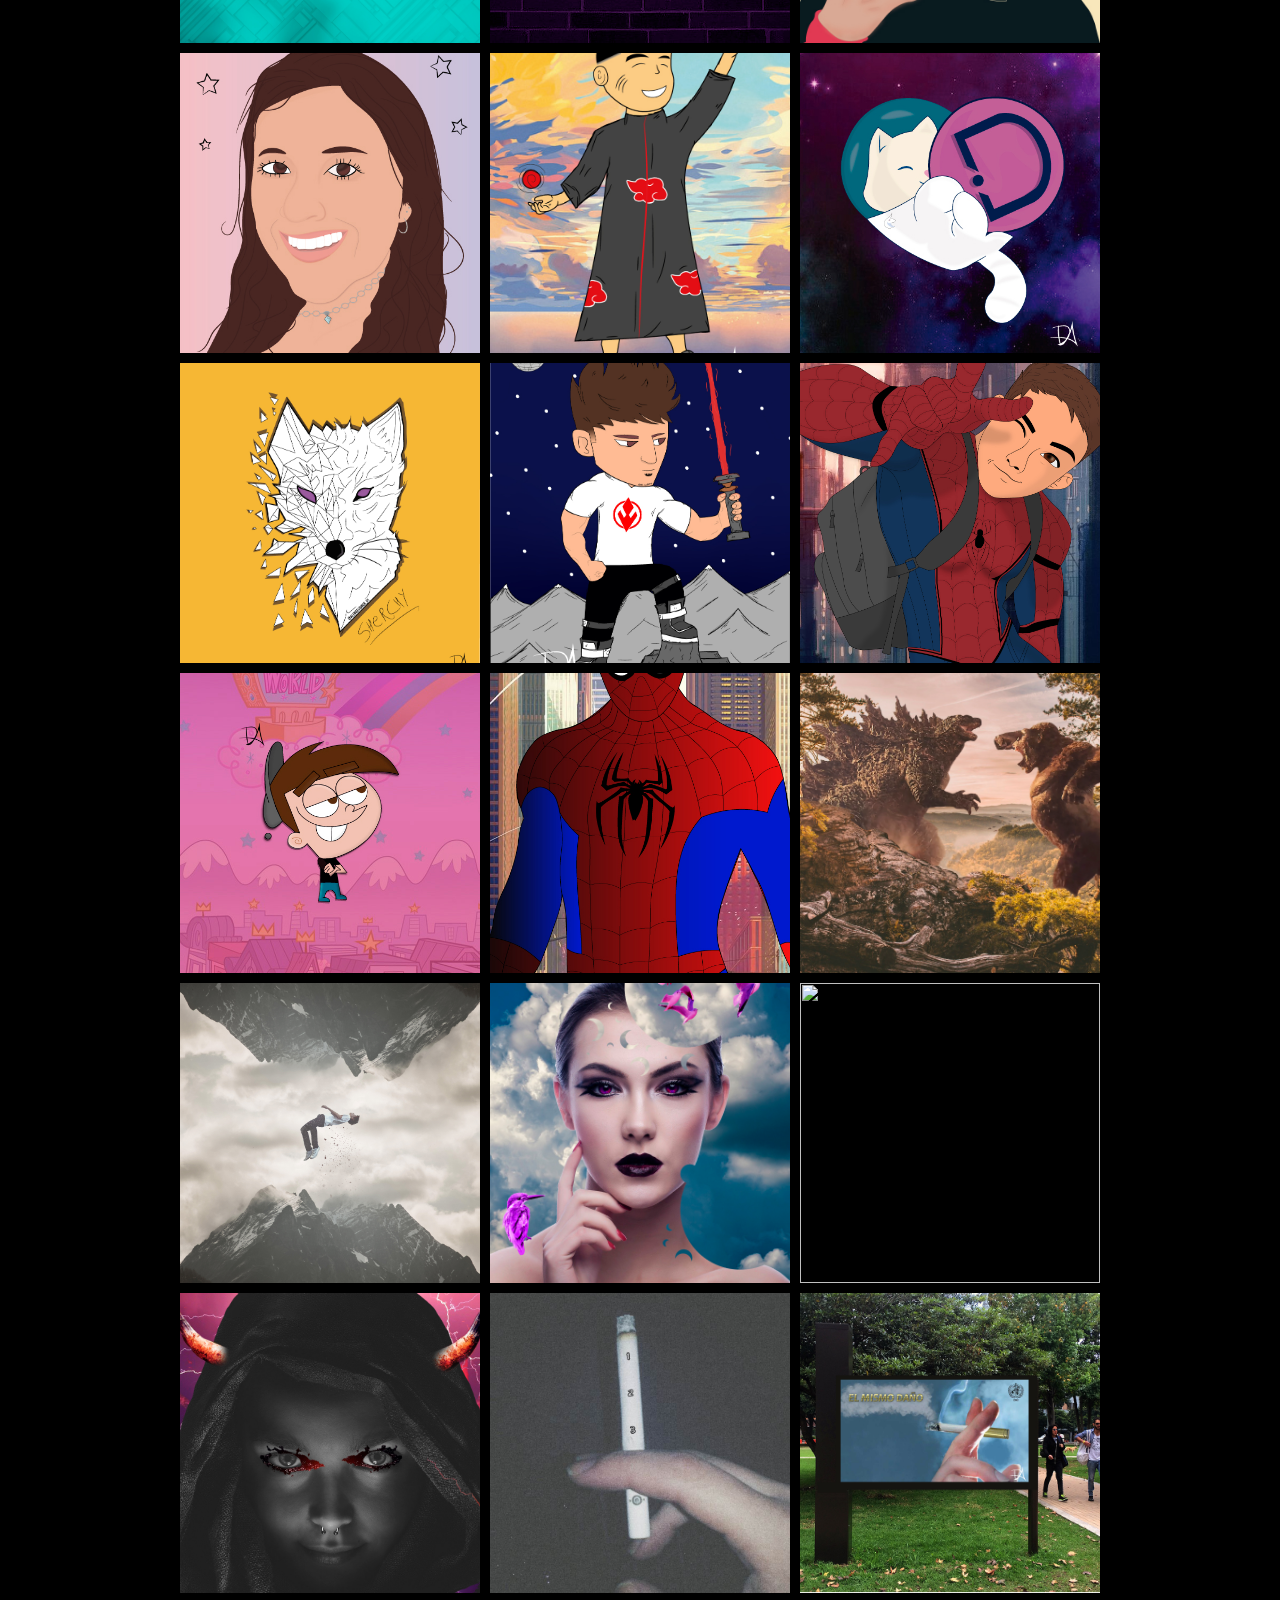
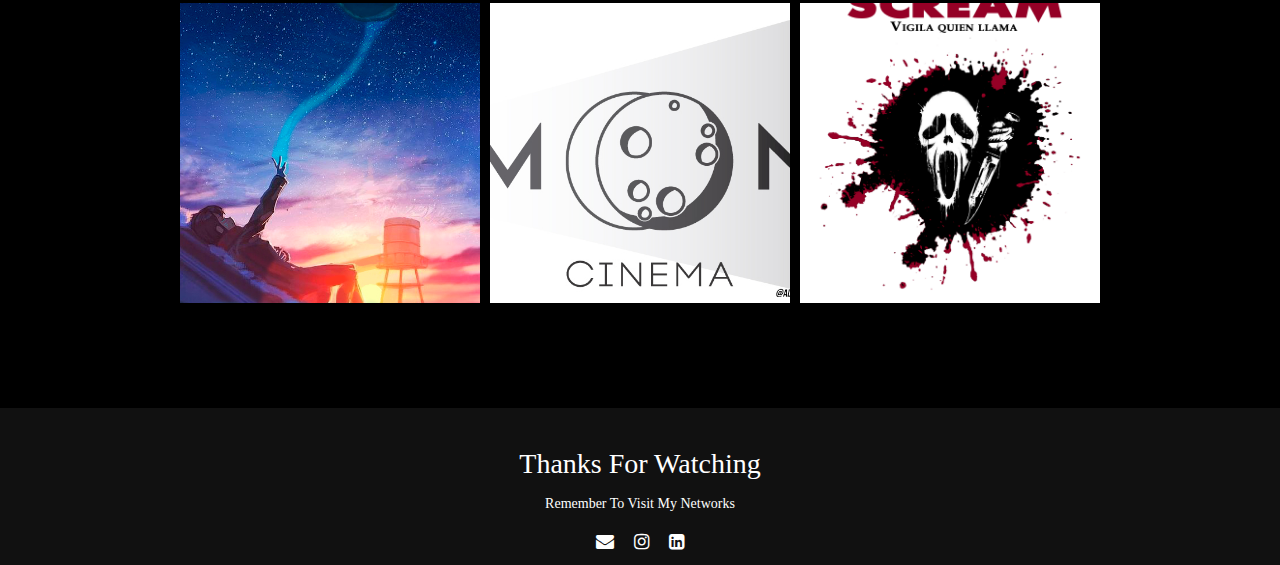
==== commit a7e0900d: "Add files via upload" ====
--- a/contenido.html
+++ b/contenido.html
@@ -9,7 +9,7 @@
 
 </head>
 
-<body> 
+<body>
     <div id="particles-js"></div>
     <header>
         <nav class="navbar">
@@ -26,21 +26,23 @@
 
     </header>
     <main>
-       
-       <a class="ir-arriba"  javascript:void(0) title="Volver arriba">
-  <span class="fa-stack">
-    <i class="fa fa-circle fa-stack-2x"></i>
-    <i class="fa fa-arrow-up fa-stack-1x fa-inverse"></i>
-  </span>
-</a>
-    
-        <section class="about" id="about"> 
-                <h1 class="categoria"> About me </h1>
-                <div class="group">
-                <img class="izquierda" src="img/e.jpg" alt="">
-                <p> My name is Alain Desplats I love making designs; draw, edit, make logos and banners.
-                I specialize in doing different and fun things.
-                In my free time I love to watch sports especially soccer but if I'm not doing that I am designing something new so that I can continue learning day by day </p>
+
+        <a class="ir-arriba" javascript:void(0) title="Volver arriba">
+            <span class="fa-stack">
+                <i class="fa fa-circle fa-stack-2x"></i>
+                <i class="fa fa-arrow-up fa-stack-1x fa-inverse"></i>
+            </span>
+        </a>
+
+        <section class="about" id="about">
+            <h1 class="categoria"> About me </h1>
+            <div class=educacion>
+                <div class="cuadrado-about">
+                    <img class="izquierda" src="img/e.jpg" alt="">
+                        <p> My name is Alain Desplats I love making designs; draw, edit, make logos and banners.
+                            I specialize in doing different and fun things.
+                            In my free time I love to watch sports especially soccer but if I'm not doing that I am designing something new so that I can continue learning day by day </p>
+                    </div>
             </div>
         </section>
 
@@ -213,12 +215,12 @@
                 <div class="itemBox jobs"><img src="img/a3.jpg"> </div>
                 <div class="itemBox jobs"><img src="img/a4.jpg"> </div>
                 <div class="itemBox jobs"><img src="img/a5.jpg"> </div>
-                
-
-            </div>
-        </section>
-
-   
+
+
+            </div>
+        </section>
+
+
     </main>
     <footer>
         <div class="footer-contenido">
@@ -231,14 +233,14 @@
             </ul>
         </div>
     </footer>
-    
+
     <!-- JS Particles.js -->
     <script src="js/particles.min.js"></script>
     <script src="js/main.js"></script>
     <script src="https://code.jquery.com/jquery-3.6.0.js" integrity="sha256-H+K7U5CnXl1h5ywQfKtSj8PCmoN9aaq30gDh27Xc0jk=" crossorigin="anonymous"></script>
-    
+
     <!-- JavaScript -->
-<script type="text/javascript">
+    <script type="text/javascript">
         $(document).ready(function() {
             $('.list').click(function() {
                 const value = $(this).attr('data-filter');
@@ -254,15 +256,29 @@
             })
         })
     </script>
-<script type="text/javascript">
-       $(document).ready(function(){ irArriba(); }); //Hacia arriba
-
-function irArriba(){
-  $('.ir-arriba').click(function(){ $('body,html').animate({ scrollTop:'0px' },1000); });
-  $(window).scroll(function(){
-    if($(this).scrollTop() > 0){ $('.ir-arriba').slideDown(600); }else{ $('.ir-arriba').slideUp(600); }
-  });
-  $('.ir-abajo').click(function(){ $('body,html').animate({ scrollTop:'1000px' },1000); });
-} 
-    </script>    
+    <script type="text/javascript">
+        $(document).ready(function() {
+            irArriba();
+        }); //Hacia arriba
+
+        function irArriba() {
+            $('.ir-arriba').click(function() {
+                $('body,html').animate({
+                    scrollTop: '0px'
+                }, 1000);
+            });
+            $(window).scroll(function() {
+                if ($(this).scrollTop() > 0) {
+                    $('.ir-arriba').slideDown(600);
+                } else {
+                    $('.ir-arriba').slideUp(600);
+                }
+            });
+            $('.ir-abajo').click(function() {
+                $('body,html').animate({
+                    scrollTop: '1000px'
+                }, 1000);
+            });
+        }
+    </script>
 </body></html>
--- a/estilos.css
+++ b/estilos.css
@@ -245,30 +245,35 @@
 /* ------------------------- */
 
 .about {
-    color: #fff;
     margin-top: 120px;
 }
 
-.group {
+.cuadrado-about {
+    position: relative;
+    width: 700px;
+    height: 300px;
+    margin: 15px;
+    box-shadow: 20px 20px 50px rgba(0, 0, 0, 0.5);
+    border-radius: 15px;
+    background: rgba(255, 255, 255, 0.1);
+    overflow: hidden;
+    display: flex;
+    justify-content: center;
     align-items: center;
-    margin: 10px;
-    vertical-align: middle;
-}
-
-.group p {
-    padding: 115px;
-    margin-right: 190px;
-    margin-left: 190px;
+}
+
+.contenido-about {
+    font-size: 18px;
+    padding: 15px;
+    text-align: left;
 }
 
 img.izquierda {
-    margin-left: 250px;
-    float: left;
-    padding: 20px;
-    padding-top: 50px;
+    border-radius: 15px;
+    margin: 20px;
+    text-align: center;
     width: 250px;
     height: 250px;
-    border-radius: 50%;
 }
 
 /* ------------------------- */
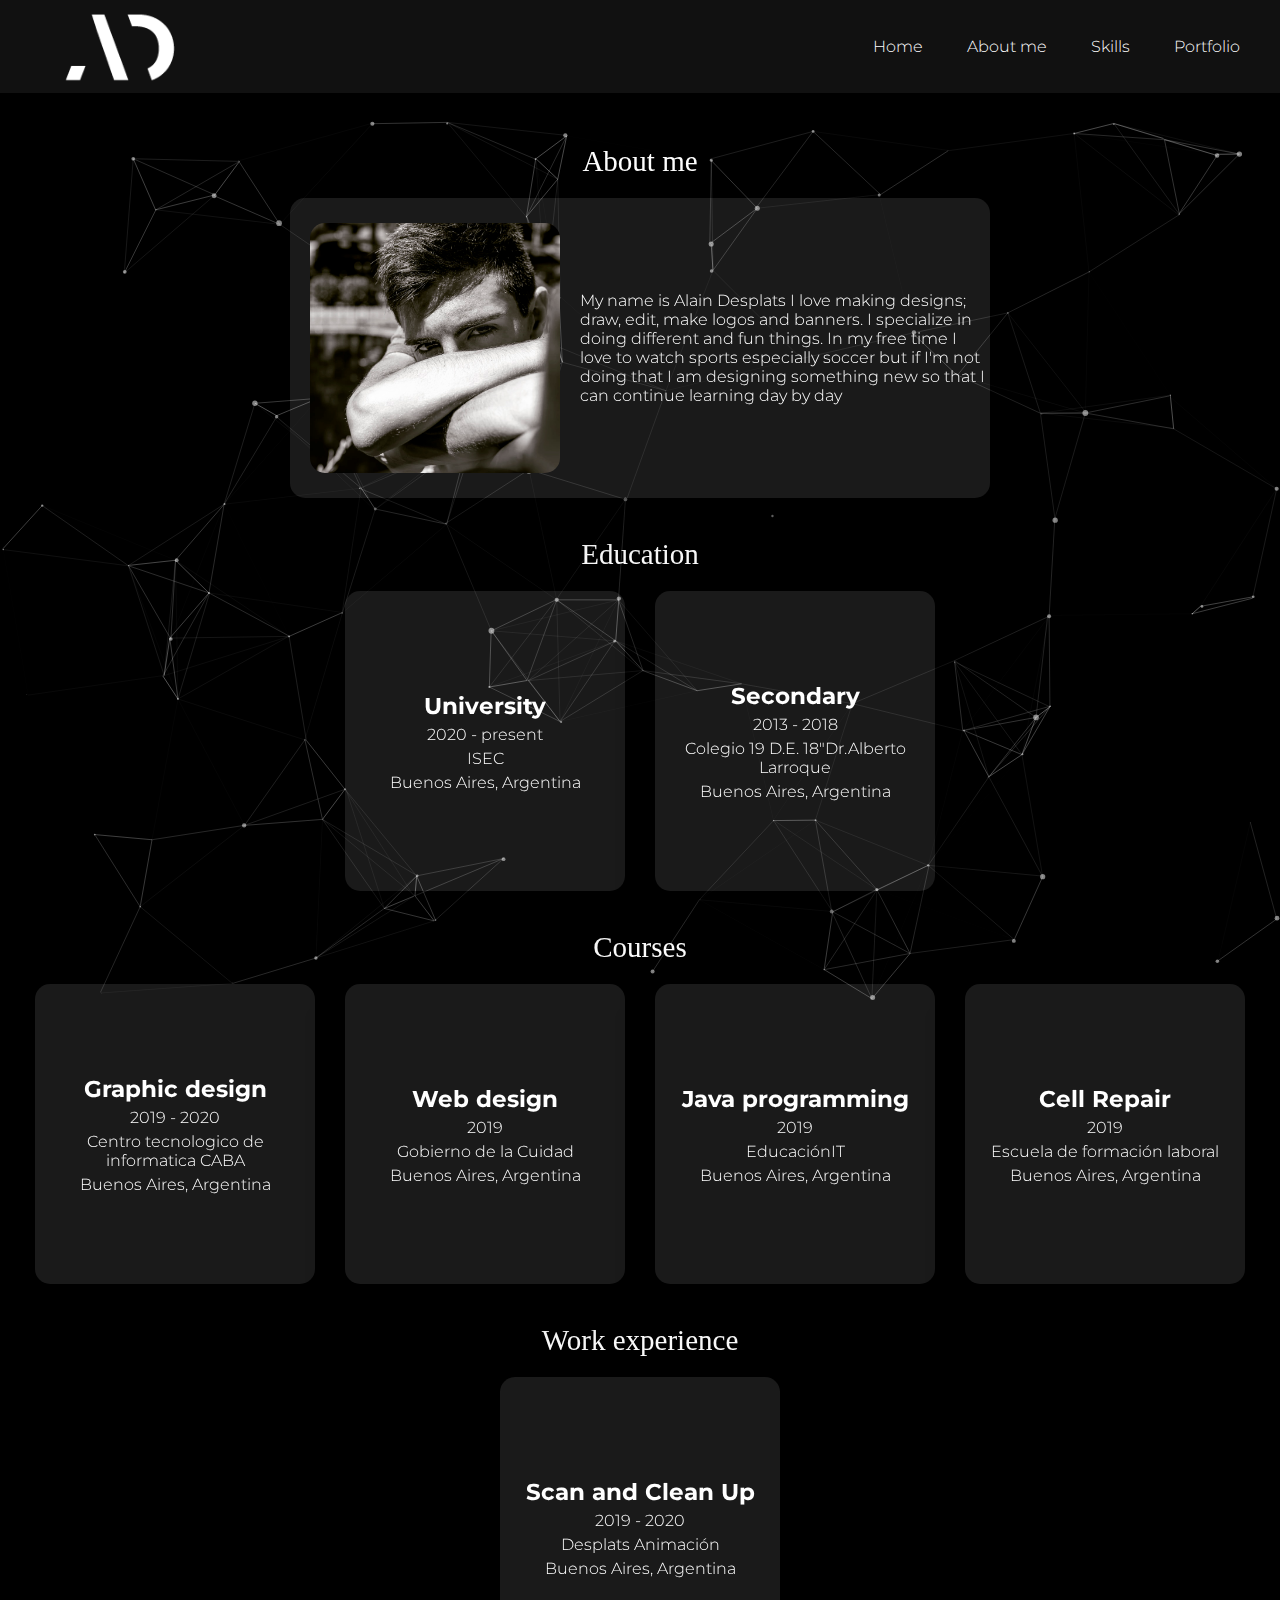
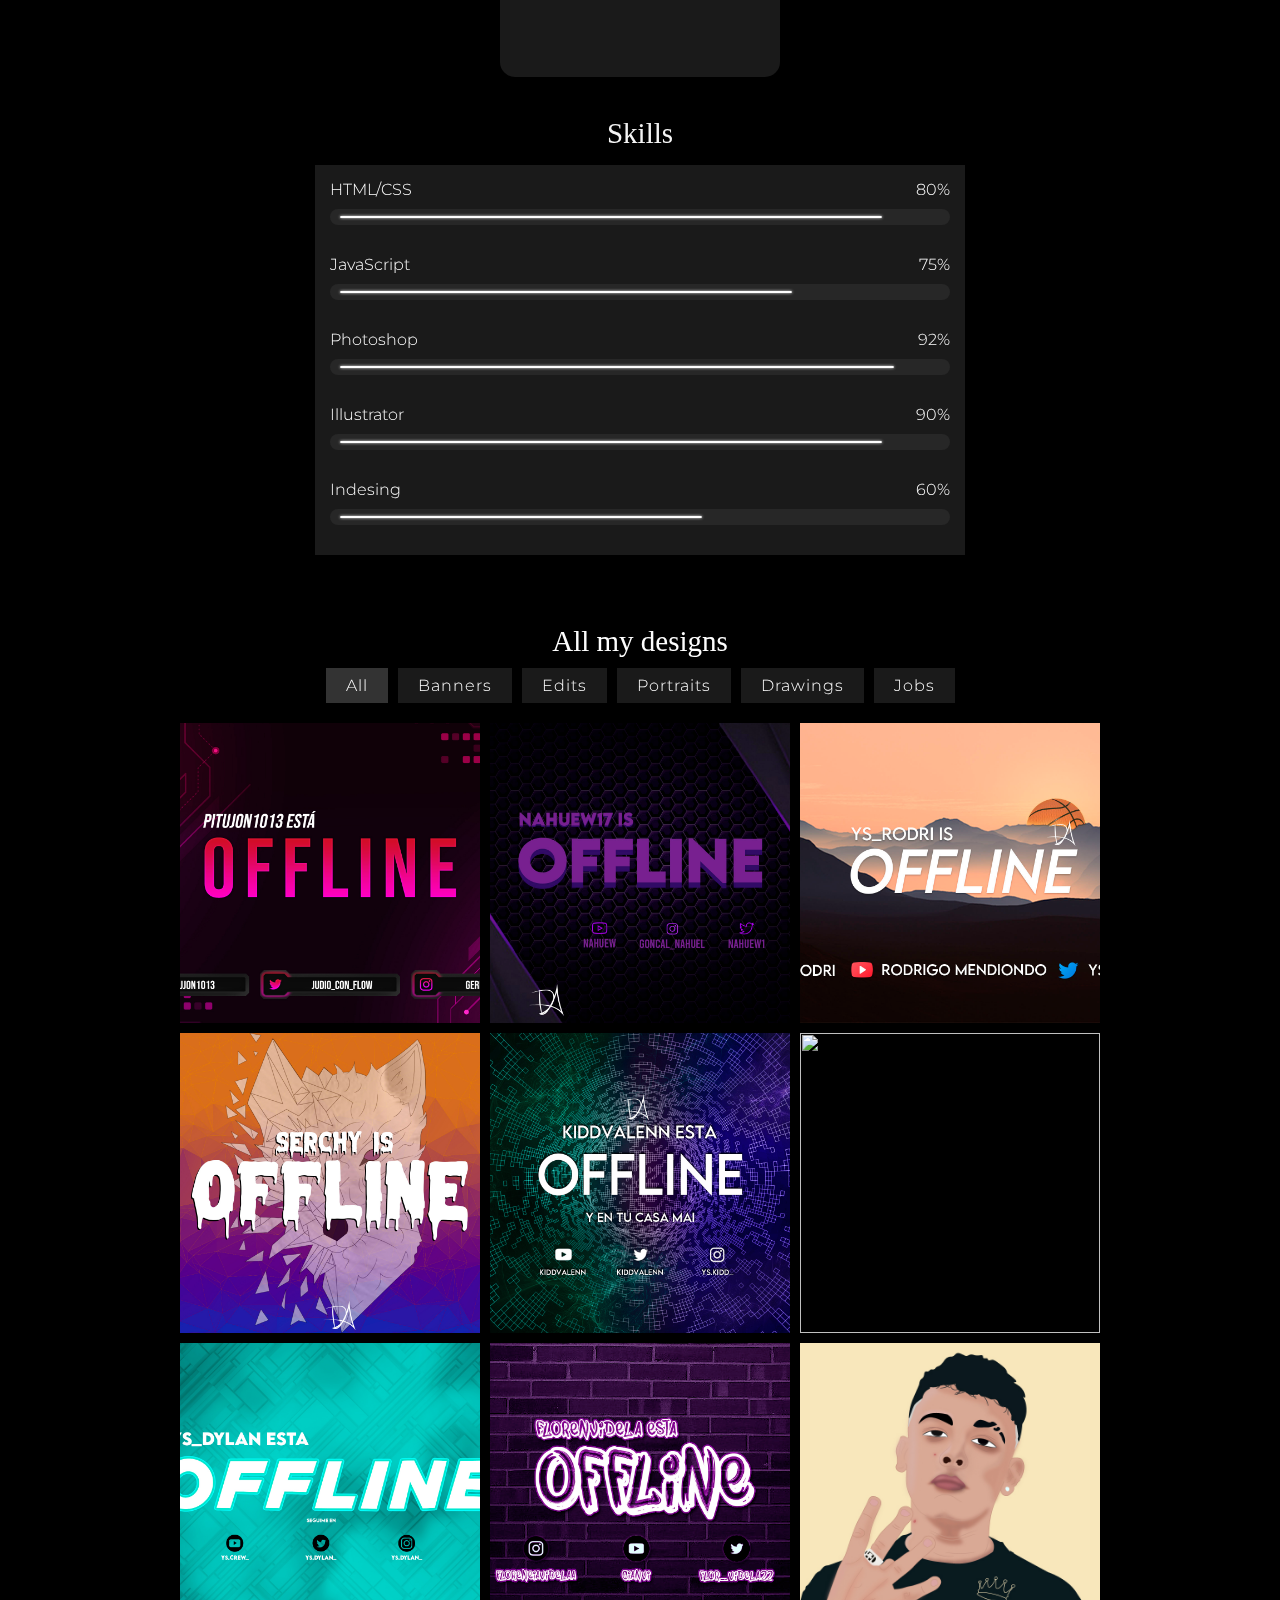
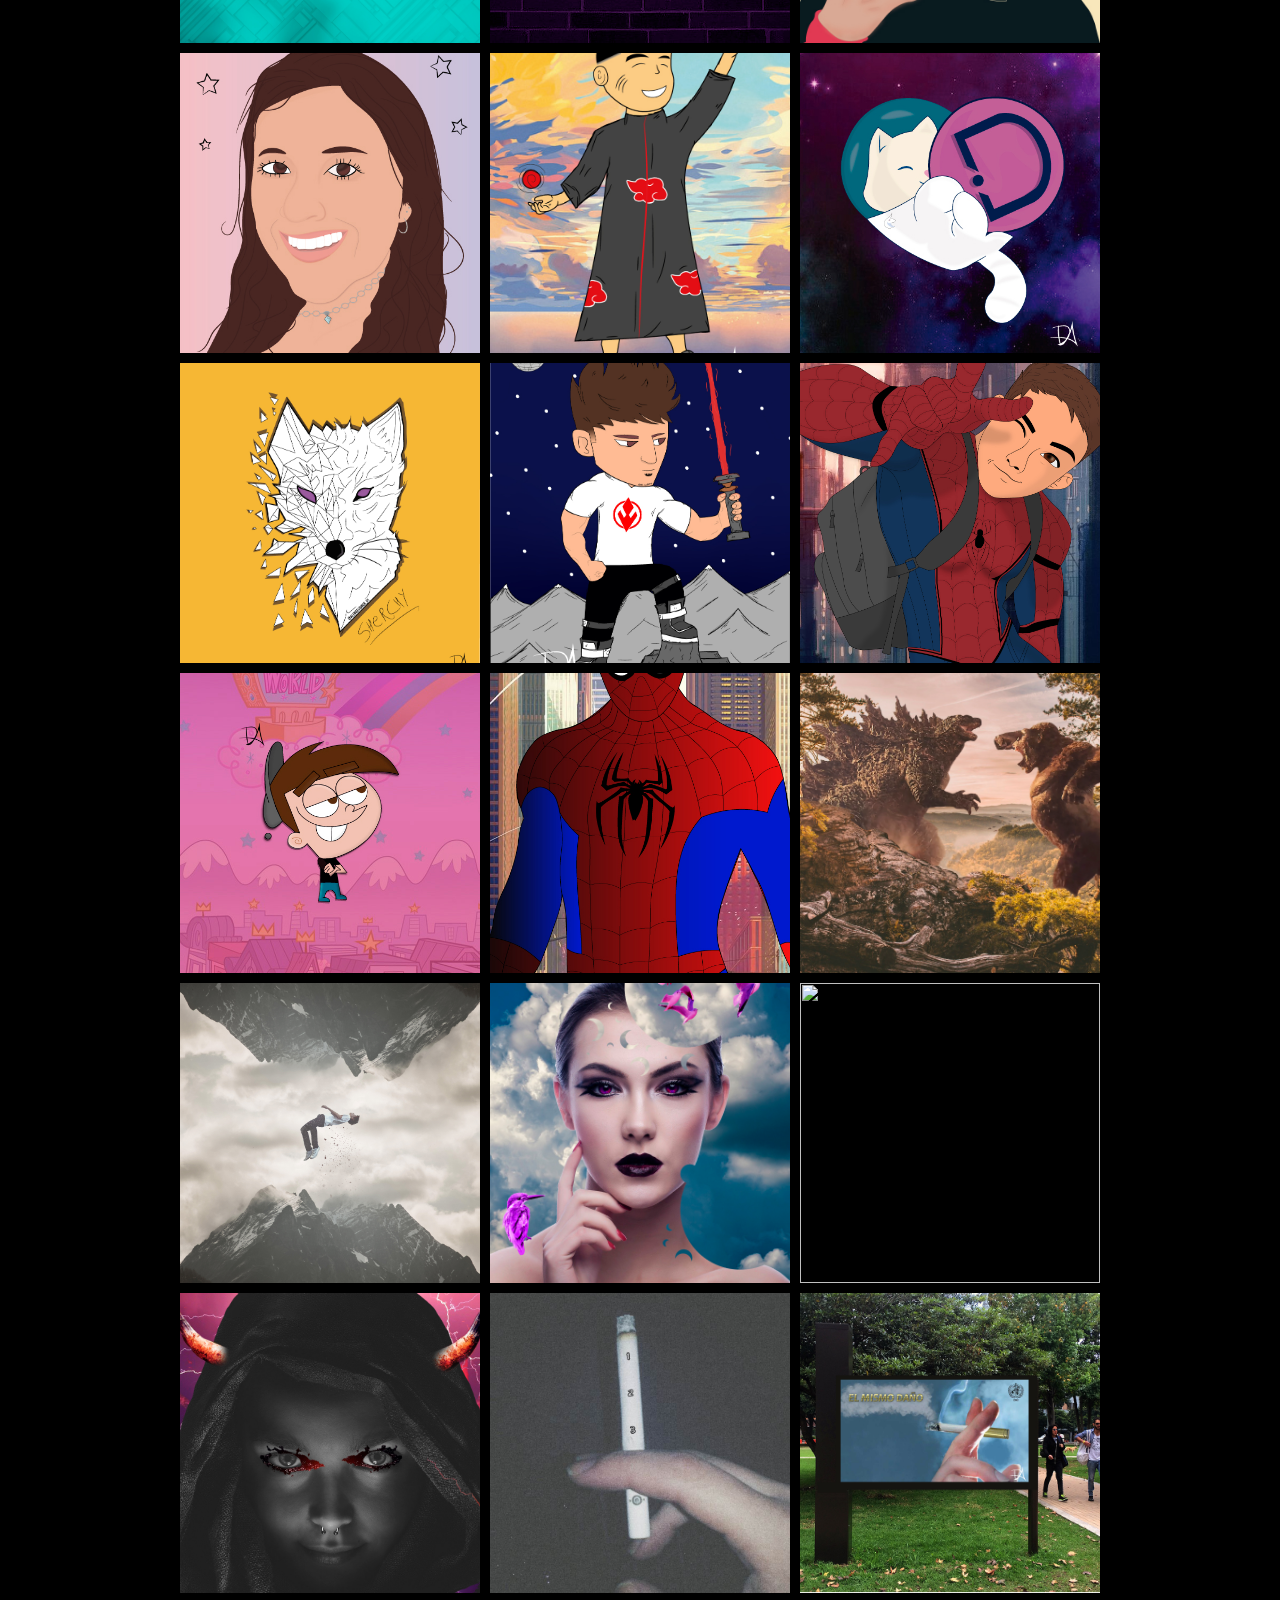
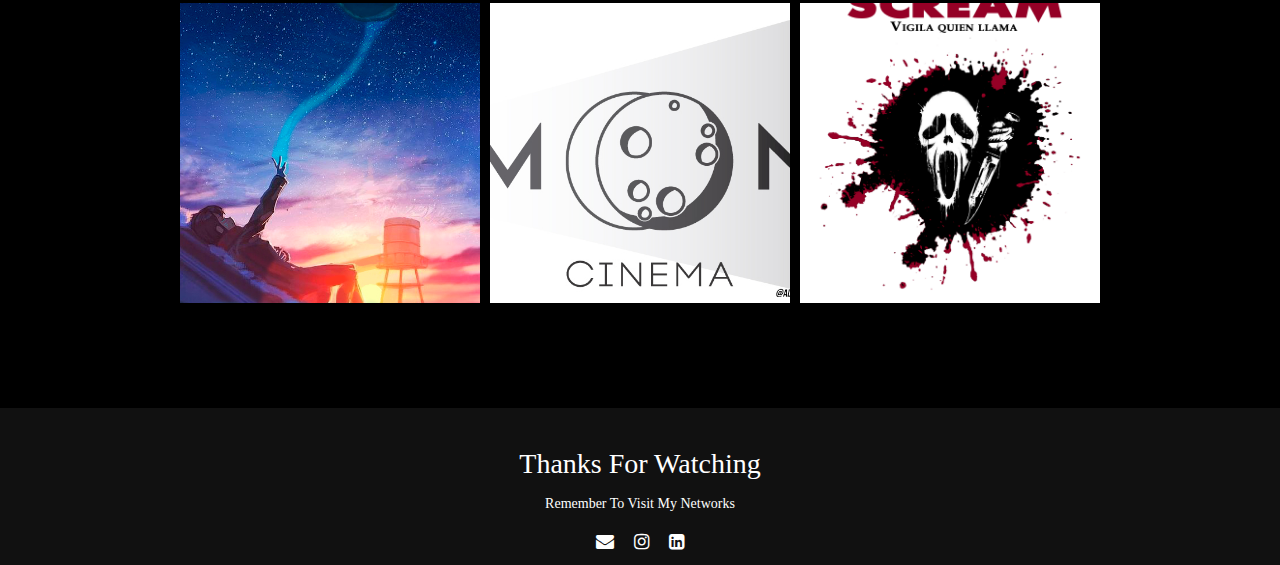
==== commit f981701e: "Add files via upload" ====
--- a/contenido.html
+++ b/contenido.html
@@ -281,4 +281,4 @@
             });
         }
     </script>
-</body></html>
+</body></html>--- a/estilos.css
+++ b/estilos.css
@@ -10,6 +10,7 @@
     background: black;
     color: #fff;
     font-weight: 300;
+    
 }
 
 #particles-js {
@@ -30,7 +31,6 @@
     z-index: 999;
     transition: all 0.3s ease;
 }
-
 
 .all2 {
     width: auto;
@@ -197,9 +197,8 @@
 }
 
 .main-index {
-    padding-top: 40px;
     width: 90%;
-    margin: 15% auto;
+    margin: 12% auto;
     display: flex;
     flex-direction: row;
     flex-wrap: wrap;
@@ -208,9 +207,9 @@
 }
 
 .social-media {
-    width: 21px;
+    width: 24px;
     opacity: .6;
-    margin: 8px;
+    margin: 14px;
     transition: all .4s ease;
 
 }
@@ -220,18 +219,16 @@
     transition: all .4s ease;
 }
 
-
 .social-links {
     justify-content: center;
     flex-direction: column;
     display: flex;
 }
-
 
 .social-media2 {
     width: 32px;
     opacity: .6;
-    margin: 8px;
+    margin: 14px;
     transition: all .4s ease;
 }
 
@@ -600,7 +597,38 @@
 }
 
 
-
+@media only screen and (max-width:720px) {
+    
+.nombre h1 {
+
+    letter-spacing: 1px;
+    font-weight: 100;
+    font-family: poppins;
+    font-size: 40px;
+}
+
+.nombre p {
+    padding-bottom: 10px;
+    font-family: monospace;
+    letter-spacing: 1px;
+    z-index: 2;
+    font-size: 15px;
+    color: white;
+} 
+    .nombre a {
+    font-family: monospace;
+    font-size: 12px;
+    color: white;
+    text-decoration: none;
+    text-transform: uppercase;
+}
+    .social-media{
+        width: 20px;
+    }
+    .social-media2{
+        width: 24px;
+    }
+}
 /* @media only screen and (max-width:1920px) {
 
     .about {
@@ -709,4 +737,4 @@
         padding: 90px;
     }
 
-}
+}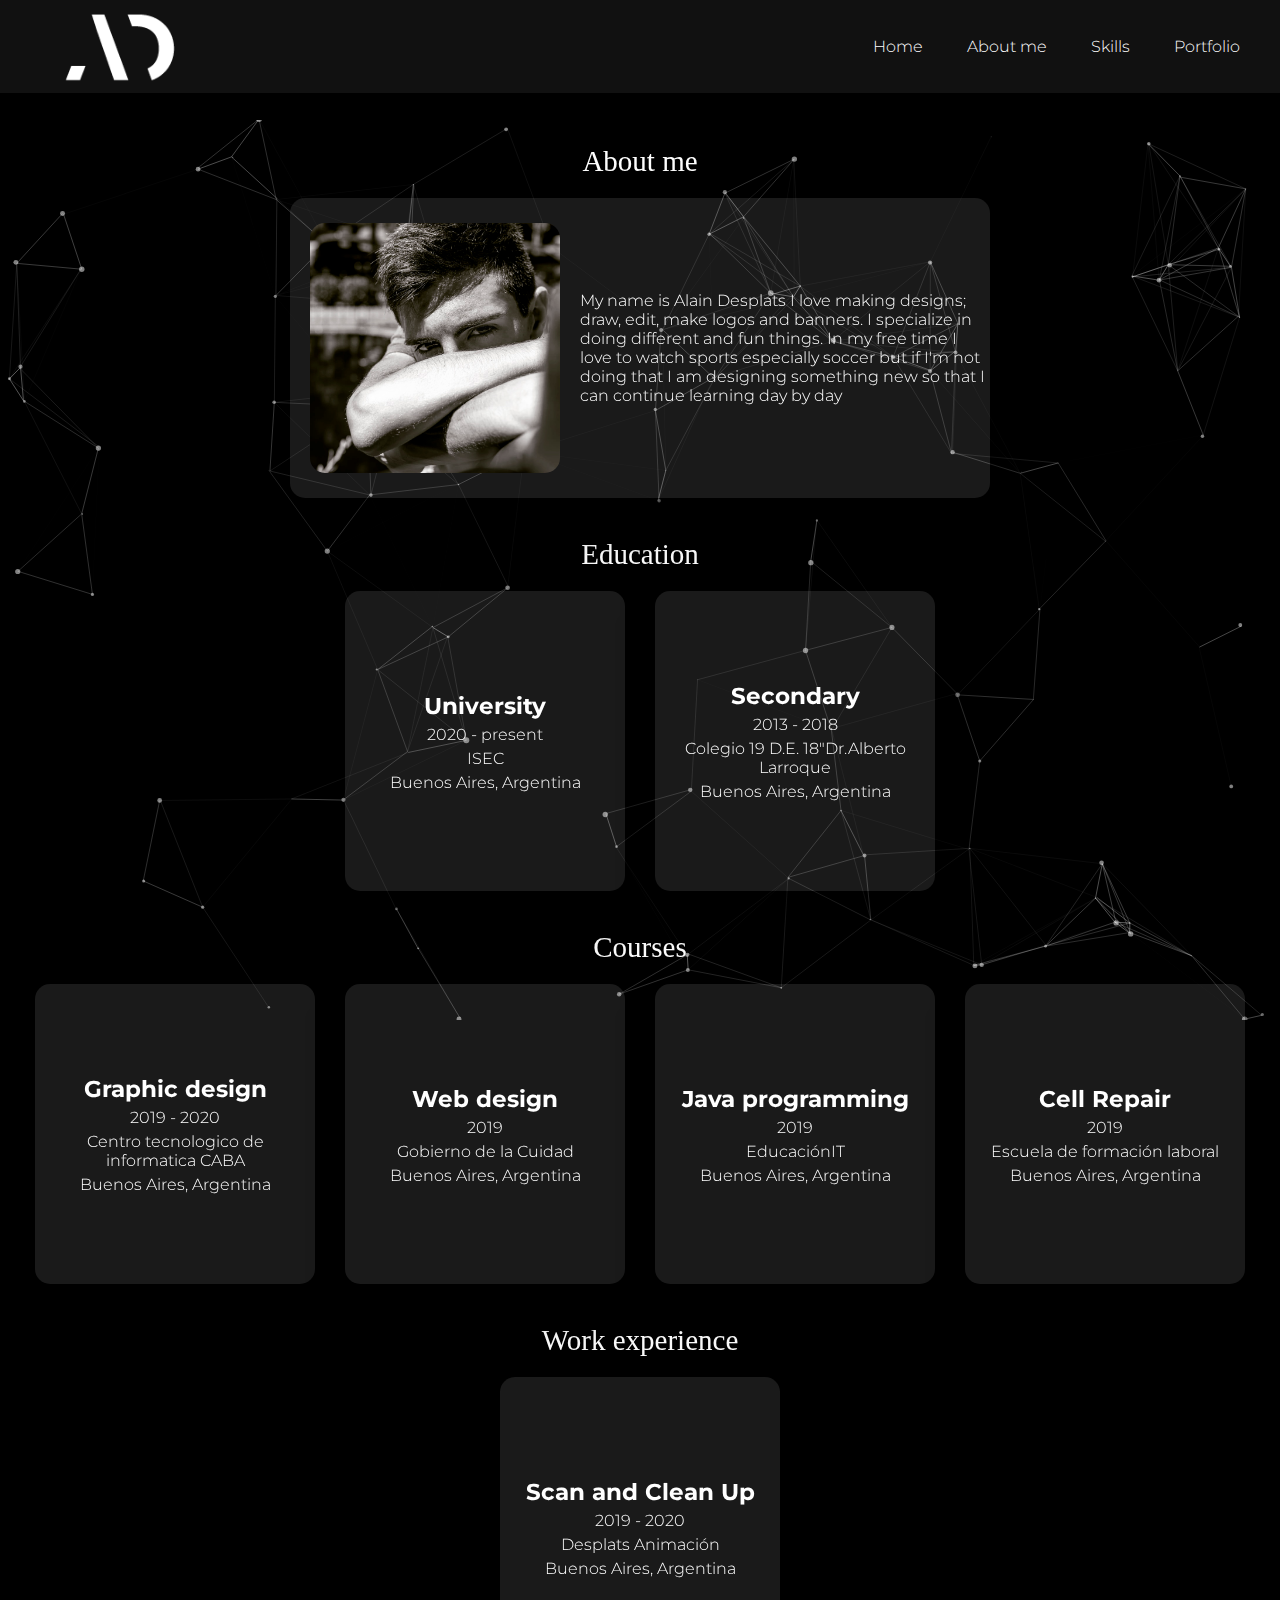
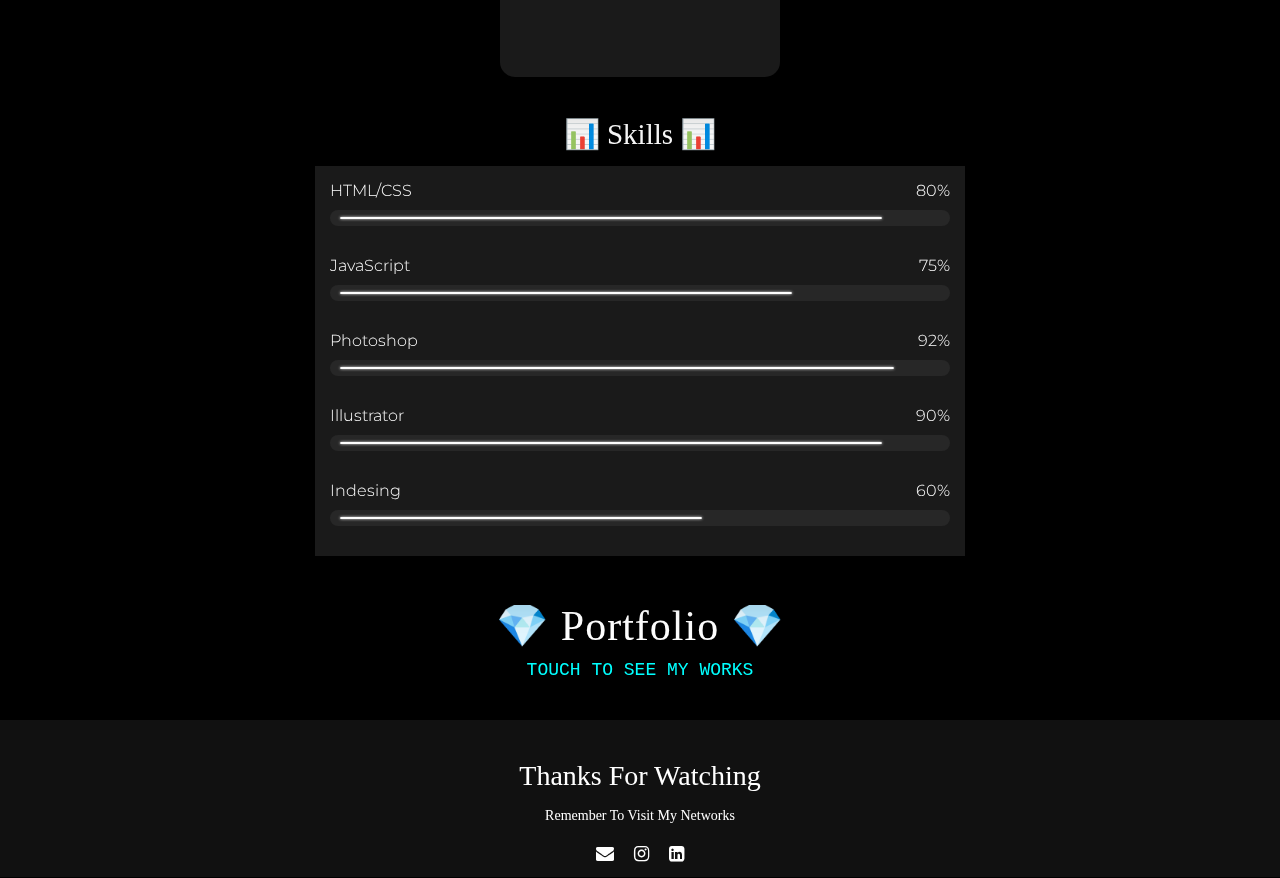
==== commit cd5d6fec: "Add files via upload" ====
--- a/contenido.html
+++ b/contenido.html
@@ -19,7 +19,7 @@
                     <li><a href="index.html" class="menu-btn">Home</a></li>
                     <li><a href="#about" class="menu-btn">About me</a></li>
                     <li><a href="#skills" class="menu-btn">Skills</a></li>
-                    <li><a href="#portfolio" class="menu-btn">Portfolio</a></li>
+                    <li><a href="portfilio.html" class="menu-btn">Portfolio</a></li>
                 </ul>
             </div>
         </nav>
@@ -118,7 +118,7 @@
 
 
         <section class="programs" id="skills">
-            <h1 class="categoria">Skills</h1>
+            <h1 class="categoria">📊 Skills 📊</h1>
 
             <div class="barras">
                 <div class="barras-contenedor">
@@ -176,49 +176,11 @@
             </div>
         </section>
 
-        <section class="portfolio" id="portfolio">
-            <h1 class="categoria">All my designs</h1>
-            <ul>
-                <li class="list active" data-filter="all">All</li>
-                <li class="list" data-filter="banners">Banners</li>
-                <li class="list" data-filter="edits">Edits</li>
-                <li class="list" data-filter="portraits">Portraits</li>
-                <li class="list" data-filter="drawings">Drawings</li>
-                <li class="list" data-filter="jobs">Jobs</li>
-            </ul>
-
-            <div class="product">
-                <div class="itemBox banners"><img src="img/o1.jpg"> </div>
-                <div class="itemBox banners"><img src="img/o2.jpg"> </div>
-                <div class="itemBox banners"><img src="img/o3.jpg"> </div>
-                <div class="itemBox banners"><img src="img/o4.jpg"> </div>
-                <div class="itemBox banners"><img src="img/o5.jpg"> </div>
-                <div class="itemBox banners"><img src="img/o6.jpg"> </div>
-                <div class="itemBox banners"><img src="img/o7.jpg"> </div>
-                <div class="itemBox banners"><img src="img/o8.jpg"> </div>
-                <div class="itemBox portraits"><img src="img/l2.jpg"> </div>
-                <div class="itemBox portraits"><img src="img/l7.jpg"> </div>
-                <div class="itemBox portraits"><img src="img/l6.jpg"> </div>
-                <div class="itemBox drawings"><img src="img/l1.jpg"> </div>
-                <div class="itemBox drawings"><img src="img/l3.jpg"> </div>
-                <div class="itemBox drawings"><img src="img/l4.jpg"> </div>
-                <div class="itemBox drawings"><img src="img/l5.jpg"> </div>
-                <div class="itemBox drawings"><img src="img/l8.jpg"> </div>
-                <div class="itemBox drawings"><img src="img/l9.jpg"> </div>
-                <div class="itemBox edits"><img src="img/e1.jpg"> </div>
-                <div class="itemBox edits"><img src="img/e2.jpg"> </div>
-                <div class="itemBox edits"><img src="img/e3.jpg"> </div>
-                <div class="itemBox edits"><img src="img/e4.jpg"> </div>
-                <div class="itemBox edits"><img src="img/e5.jpg"> </div>
-                <div class="itemBox jobs"><img src="img/a1.jpg"> </div>
-                <div class="itemBox jobs"><img src="img/a2.jpg"> </div>
-                <div class="itemBox jobs"><img src="img/a3.jpg"> </div>
-                <div class="itemBox jobs"><img src="img/a4.jpg"> </div>
-                <div class="itemBox jobs"><img src="img/a5.jpg"> </div>
-
-
-            </div>
-        </section>
+        <div class="menu-portfolio" id="portfolio">
+            <h1>💎 Portfolio 💎</h1>
+            <a class="parpadea" href="portfilio.html"> Touch to see my works </a>
+            
+        </div>
 
 
     </main>
--- a/estilos.css
+++ b/estilos.css
@@ -132,6 +132,7 @@
     color: white;
     text-decoration: none;
     text-transform: uppercase;
+    color: cyan;
 }
 
 .parpadea {
@@ -468,26 +469,146 @@
     flex-wrap: wrap;
 }
 
-.product .itemBox {
-    position: relative;
-    width: 300px;
-    height: 300px;
-    margin: 5px;
-}
-
-.product .itemBox img {
-    position: absolute;
-    top: 0;
-    left: 0;
-    width: 100%;
-    height: 100%;
-    object-fit: cover;
-}
+
 
 .portfolio ul li:hover {
     background: rgba(255, 255, 255, 0.2);
     color: #fff;
 }
+/* ------------------------- */
+/* Porfolio PAGINA */
+/* ------------------------- */
+
+.cuadrado-portfolio{
+    position: relative;
+    width: 700px;
+    height: 200px;
+    margin: 15px;
+    margin-top: 20px;
+    box-shadow: 20px 20px 50px rgba(0, 0, 0, 0.5);
+    border-radius: 15px;
+    background: rgba(255, 255, 255, 0.1);
+    overflow: hidden;
+    display: flex;
+    justify-content: center;
+    align-items: center;
+}
+
+.cuadrado-portfolio p {  
+    text-align: center;
+    letter-spacing: 1px;
+    font-family: poppins;
+    font-size: 18px;
+    margin: 50px;
+}
+
+/* ------------------------- */
+/* Porfolio Menu */
+/* ------------------------- */
+
+.menu-portfolio{
+    text-align: center;
+    margin-bottom: 40px;
+}
+
+.menu-portfolio h1 {
+    letter-spacing: 1px;
+    font-weight: 100;
+    font-family: poppins;
+    font-size: 42px;
+    margin-bottom: 10px;
+}
+
+.menu-portfolio a {
+    font-family: monospace;
+    font-size: 18px;
+    color: white;
+    text-decoration: none;
+    text-transform: uppercase;
+    color: cyan;
+}
+/* ------------------------- */
+/* Porfolio GALERIAAAA */
+/* ------------------------- */
+
+
+
+.gallery-image {
+  padding: 20px;
+  display: flex;
+  flex-wrap: wrap;
+  justify-content: center;
+}
+
+.gallery-image img {
+  height: 250px;
+  width: 350px;
+  transform: scale(1.0);
+  transition: transform 0.4s ease;
+    
+}
+
+.itemBox {
+  box-sizing: content-box;
+  margin: 10px;
+  height: 250px;
+  width: 350px;
+  overflow: hidden;
+  display: inline-block;
+  color: white;
+  position: relative;
+  background-color: white;
+}
+
+.caption {
+  position: absolute;
+  bottom: 5px;
+  left: 20px;
+  opacity: 0.0;
+  transition: transform 0.3s ease, opacity 0.3s ease;
+}
+
+.transparent-box {
+  height: 250px;
+  width: 350px;
+  background-color:rgba(0, 0, 0, 0);
+  position: absolute;
+  top: 0;
+  left: 0;
+  transition: background-color 0.3s ease;
+}
+
+.itemBox:hover img { 
+  transform: scale(1.1);
+}
+
+.itemBox:hover .transparent-box {
+  background-color:rgba(0, 0, 0, 0.5);
+}
+
+.itemBox:hover .caption {
+  transform: translateY(-20px);
+  opacity: 1.0;
+}
+
+.itemBox:hover {
+  cursor: pointer;
+}
+
+.caption > p:nth-child(2) {
+  font-size: 0.8em;
+}
+
+.opacity-low {
+  opacity: 0.5;
+}
+
+
+
+
+
+
+
 
 
 /* ------------------------- */
@@ -621,6 +742,7 @@
     color: white;
     text-decoration: none;
     text-transform: uppercase;
+    color: cyan;
 }
     .social-media{
         width: 20px;
